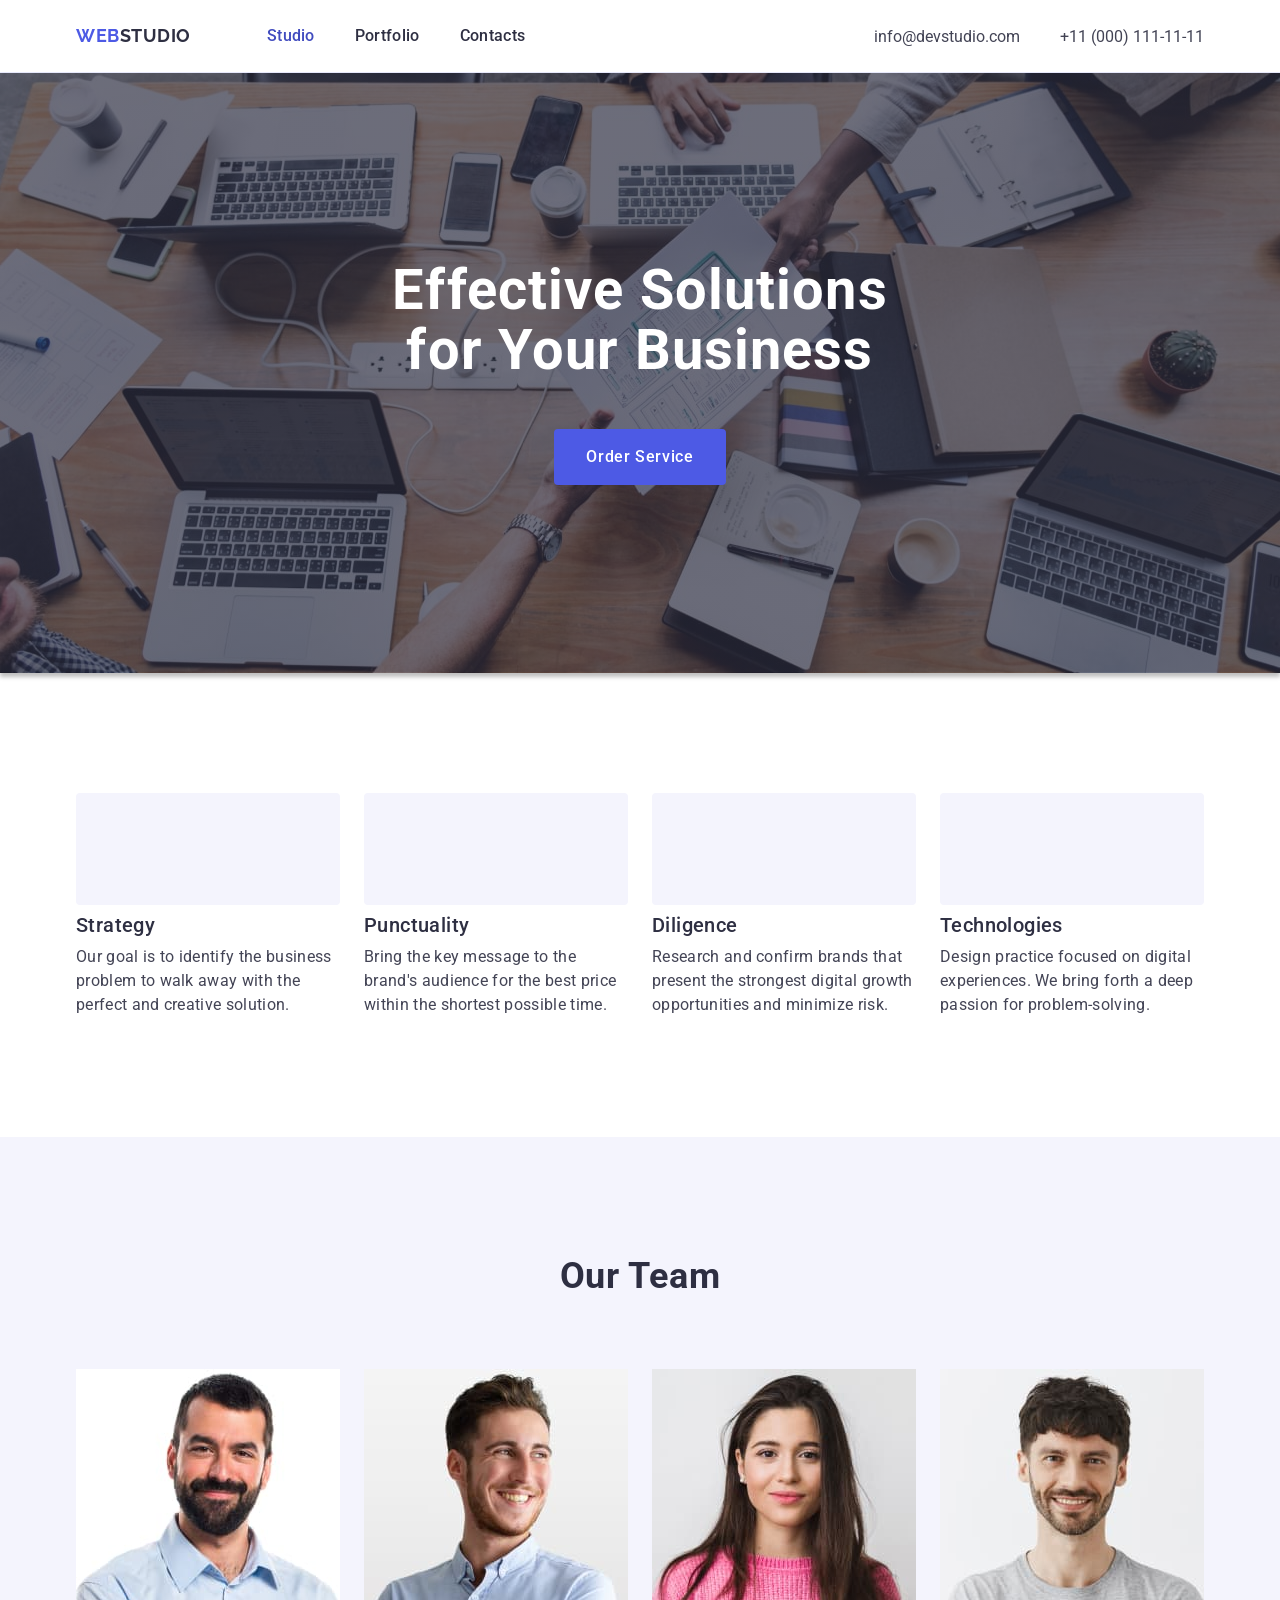
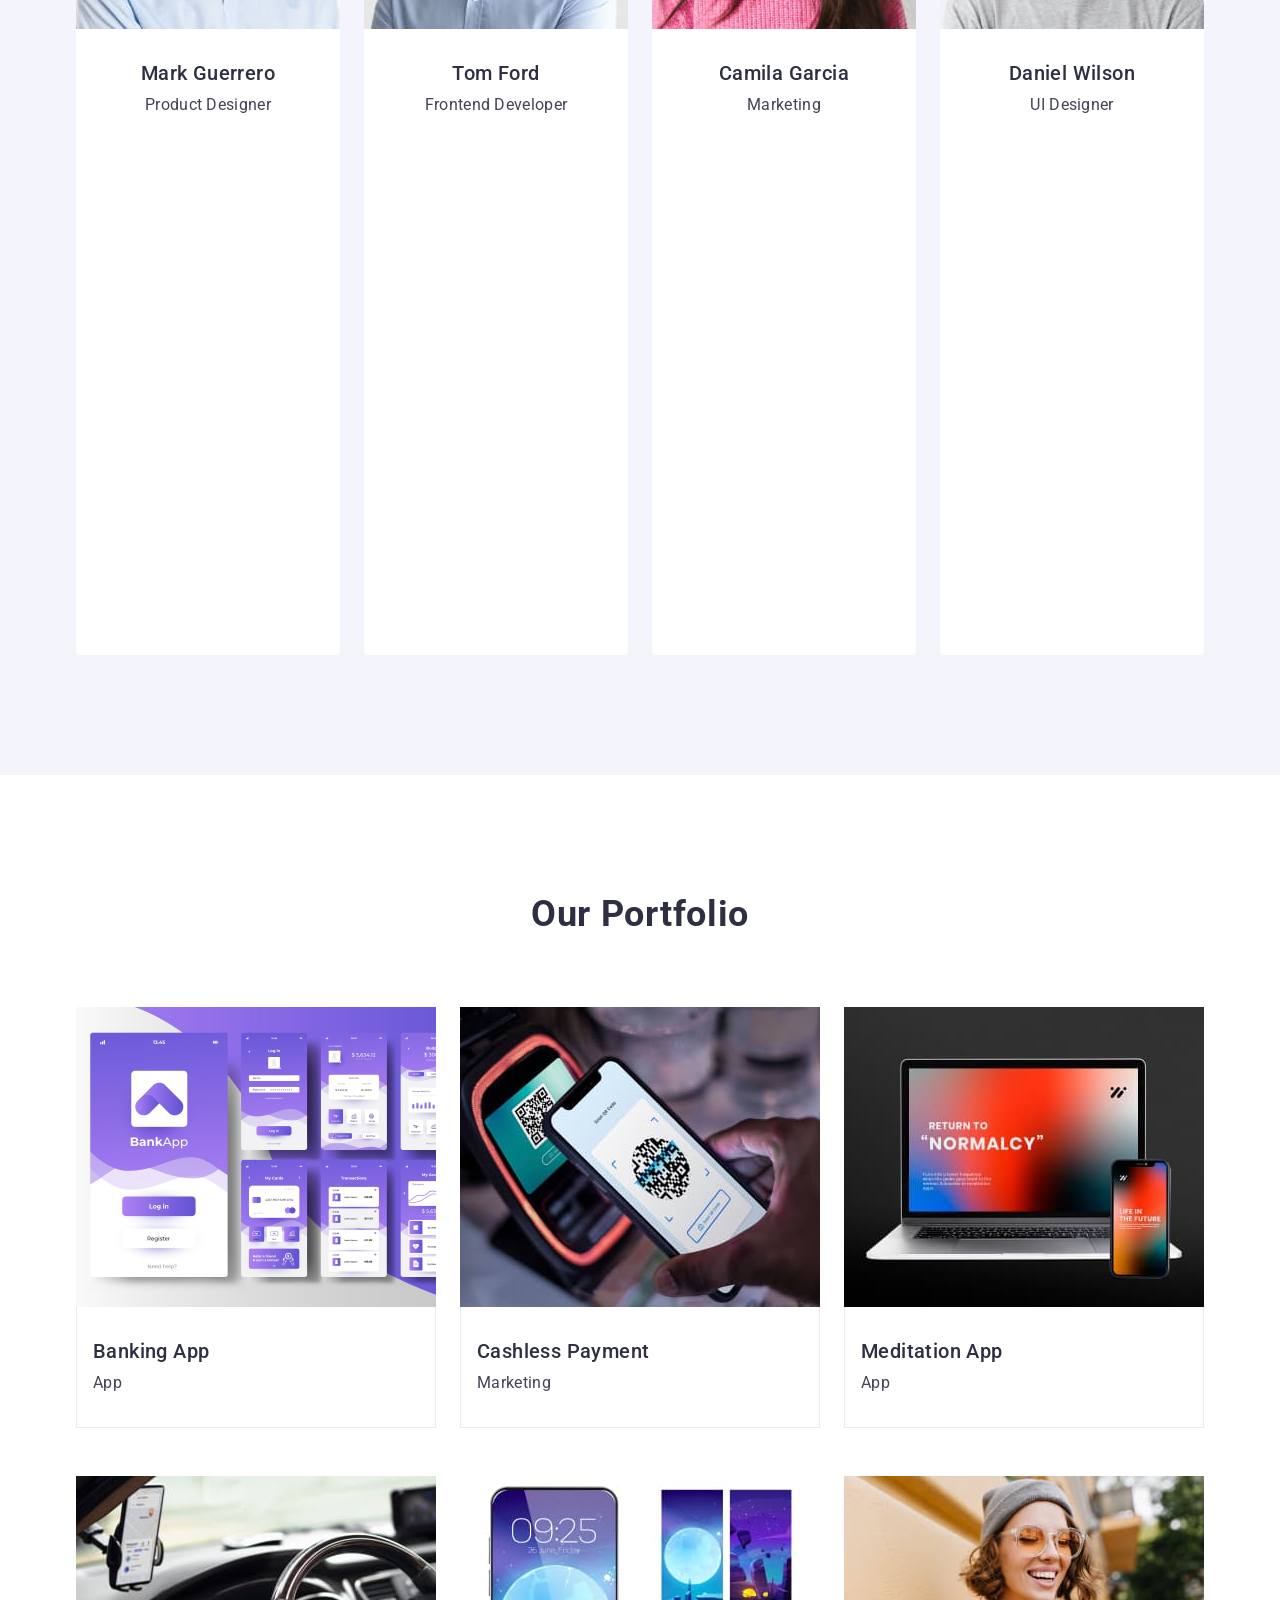
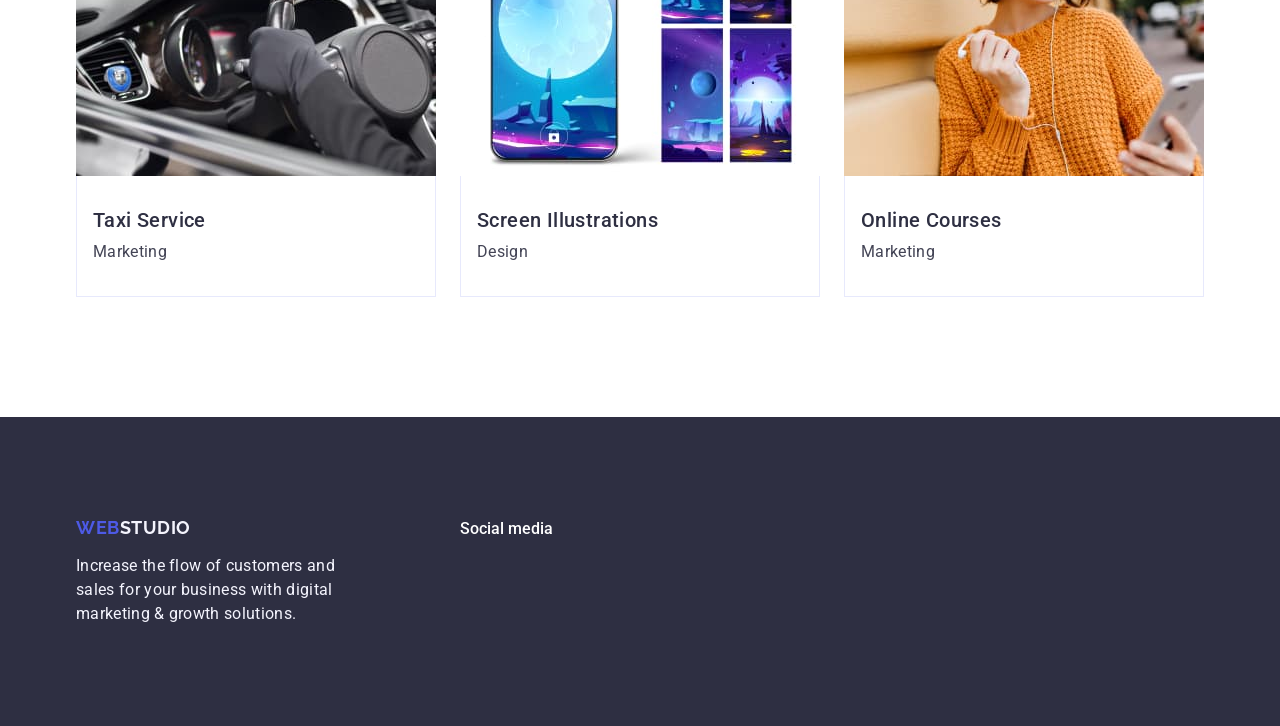
==== index.html @ f56adb07 "y" ====
<!DOCTYPE html>
<html lang="en">
<head>
    <meta charset="UTF-8">
    <meta name="viewport" content="width=device-width, initial-scale=1.0">
    <link rel="preconnect" href="https://cdnjs.cloudflare.com/ajax/libs/modern-normalize/1.0.0/modern-normalize.min.css">
    <link rel="stylesheet" href="modern-normalize.min.css">
    <link rel="preconnect" href="https://fonts.googleapis.com">
    <link rel="preconnect" href="https://fonts.gstatic.com" crossorigin>
    <link href="https://fonts.googleapis.com/css2?family=Raleway:wght@700&family=Roboto:wght@400;500;700;900&display=swap"
        rel="stylesheet">
    <title>zadanie domowe</title>
    <link rel="stylesheet" href="./css/styles.css">
</head>
<body>
    <header class="header-section">
        
        
        <div class="header-elements container">
            <nav class="nav-position">
                 <a class="clear-underline logo logo-position" href="/">Web<span class="span">Studio</span></a>
        
                    <ul class="list link-list-position">
                            <li>
                                <a class="clear-underline link-list link-position studio-link" href="./index.html">Studio</a>
                            </li>

                            <li>
                                <a class="clear-underline link-list link-position" href="">Portfolio</a>
                            </li>

                            <li>
                                 <a class="clear-underline link-list link-position" href="">Contacts</a>
                            </li>
                    </ul>
    
            </nav>

            <address class="address address-list">
                    <ul class="list address-list">
                            <li>
                                <a class="clear-underline adres-link" href="mailto:info@devstudio.com">info@devstudio.com</a>
                            </li>

                            <li>
                                <a class="clear-underline adres-link" href="tel:+110001111111">+11 (000) 111-11-11</a>
                            </li>
                    </ul>
            </address>

          </div>   

    </header>


    <Main>

     
        <section class="hero hero-position">
            
                <div class="container hero-elements-position">

                               <h1 class="hero-header">Effective Solutions for Your Business</h1>

            
                               <button type="button" class="button button-position">Order Service</button>
                </div> 
        </section>


        <section class="values-section">
            <div class="container">
                <h2 class="visually-hidden">Our values</h2>

                    <ul class="values-list-position">
                            <li class="values-list-position-element">
                                <div class="values-icon">
                                    <svg class="" width="64" height="64">
                                        <use href=""></use>
                                    </svg>

                                </div>
                                <h3 class="values-option">Strategy</h3>
                                <p class="values-description">Our goal is to identify the business
                                         problem to walk away with the perfect and creative solution.
                                </p>
                            </li>
                            <li class="values-list-position-element">
                                <div class="values-icon">
                                    <svg class="" width="64" height="64">
                                        <use href=""></use>
                                    </svg>
                                
                                </div>
                                <h3 class="values-option">Punctuality</h3>
                                <p class="values-description">Bring the key message to the brand's audience for the best price within the shortest possible time.
                                </p>
                            </li>
                            <li class="values-list-position-element">
                                <div class="values-icon">
                                    <svg class="" width="64" height="64">
                                        <use href=""></use>
                                    </svg>
                                
                                </div>
                                <h3 class="values-option">Diligence</h3>
                                <p class="values-description">Research and confirm brands that present the strongest digital growth opportunities and minimize risk.
                                </p>
                            </li>
                            <li class="values-list-position-element">
                                <div class="values-icon">
                                    <svg class="" width="64" height="64">
                                        <use href=""></use>
                                    </svg>
                                
                                </div>
                                
                                <h3 class="values-option">Technologies</h3>
                                <p class="values-description">Design practice focused on digital experiences. We bring forth a deep passion for problem-solving.
                                </p>
                            </li>
                    </ul>
            </div>
        
                  </section>
 

        <section class="team">
            <div class="container">
                <h2 class="team-header">Our Team</h2>

                    <ul class="team-list-position">
                        <li class="team-images">
                             <img src="./images/img6.jpg"
                             width="264" height="260" alt="man in a blue shirt with dark hair and beard">
                                <div class="team-title-poistion">
                                    <h3 class="team-name">Mark Guerrero</h3>
                                    <p class="team-job">Product Designer</p>
                                    <ul class="icon-list">
                                        <li>
                                            <a href="">
                                                <svg class="" width="40" height="40">
                                                    <use href=""></use>
                                                </svg>
                                            </a>
                                        </li>
                                        <li>
                                            <a href="">
                                                <svg width="" height="">
                                                    <use href=""></use>
                                                </svg>
                                            </a>
                                        </li>
                                        <li>
                                            <a href="">
                                                <svg width="" height="">
                                                    <use href=""></use>
                                                </svg>
                                            </a>
                                        </li>
                                        <li>
                                            <a href="">
                                                <svg width="" height="">
                                                    <use href=""></use>
                                                </svg>
                                            </a>
                                        </li>
                                    </ul>
                                </div> 
                        </li>
                        <li class="team-images">
                             <img src="./images/img3.jpg"
                             width="264" height="260" alt="man in a blue shirt with short stubble">
                                <div class="team-title-poistion">
                                    <h3 class="team-name">Tom Ford</h3>
                                    <p class="team-job">Frontend Developer</p>
                                        <ul class="icon-list">
                                            <li>
                                                <a href="">
                                                    <svg width="40" height="40">
                                                        <use href=""></use>
                                                    </svg>
                                                </a>
                                            </li>
                                            <li>
                                                <a href="">
                                                    <svg width="" height="">
                                                        <use href=""></use>
                                                    </svg>
                                                </a>
                                            </li>
                                            <li>
                                                <a href="">
                                                    <svg width="" height="">
                                                        <use href=""></use>
                                                    </svg>
                                                </a>
                                            </li>
                                            <li>
                                                <a href="">
                                                    <svg width="" height="">
                                                        <use href=""></use>
                                                    </svg>
                                                </a>
                                            </li>
                                        </ul>
                                </div>
                        </li>
                        <li class="team-images">
                             <img src="./images/img5.jpg" width="264" height="260" alt="woman in a pink sweater with long dark hair">
                                <div class="team-title-poistion">
                                    <h3 class="team-name">Camila Garcia</h3>
                                    <p class="team-job">Marketing</p>
                                        <ul class="icon-list">
                                            <li>
                                                <a href="">
                                                    <svg width="40" height="40">
                                                        <use href=""></use>
                                                    </svg>
                                                </a>
                                            </li>
                                            <li>
                                                <a href="">
                                                    <svg width="" height="">
                                                        <use href=""></use>
                                                    </svg>
                                                </a>
                                            </li>
                                            <li>
                                                <a href="">
                                                    <svg width="" height="">
                                                        <use href=""></use>
                                                    </svg>
                                                </a>
                                            </li>
                                            <li>
                                                <a href="">
                                                    <svg width="" height="">
                                                        <use href=""></use>
                                                    </svg>
                                                </a>
                                            </li>
                                        </ul>
                                </div>
                        </li>
                        <li class="team-images">
                             <img src="./images/img4.jpg" width="264" height="260" alt="man in grey longsleeve with short dark beard and dark hair">
                                <div class="team-title-poistion">
                                    <h3 class="team-name">Daniel Wilson</h3>
                                    <p class="team-job">UI Designer</p>
                                        <ul class="icon-list">
                                            <li>
                                                <a href="">
                                                    <svg width="40" height="40">
                                                        <use href=""></use>
                                                    </svg>
                                                </a>
                                            </li>
                                            <li>
                                                <a href="">
                                                    <svg width="" height="">
                                                        <use href=""></use>
                                                    </svg>
                                                </a>
                                            </li>
                                            <li>
                                                <a href="">
                                                    <svg width="" height="">
                                                        <use href=""></use>
                                                    </svg>
                                                </a>
                                            </li>
                                            <li>
                                                <a href="">
                                                    <svg width="" height="">
                                                        <use href=""></use>
                                                    </svg>
                                                </a>
                                            </li>
                                        </ul>
                                </div>
                        </li>
                    </ul>
</div>
         </section>

         <section class="portfolio-position">
            <div class="container">
                <h2 class="portfolio-header">Our Portfolio</h2>
                    <ul class="portfolio-list-position">
                           
                        <li class="portolio-elements-position">
                        <div class="portfolio-overlay">
                                <img src="./images/img1portfolio.jpg" alt="banking aplication" width="360">
                                <p class="portfolio-overlay-text">14 Stylish and User-Friendly App Design Concepts · Task Manager App · Calorie Tracker App · Exotic Fruit Ecommerce App ·
                                Cloud Storage App
                               </p>
                                 </div>
                        
                               <div class="portfolio-title-position portfolio-info">
                                    
                                <h3 class="service">Banking App</h3>
                                <p class="category">App</p>
                                    </div> 
                                    
                        </li>
                        <li class="portolio-elements-position">
                            <img src="./images/img2portfolio.jpg" alt="phone next to contactless payment device" width="360">
                            <div class="portfolio-title-position">
                                <h3 class="service">Cashless Payment</h3>
                                <p class="category">Marketing</p>
                            </div>
                        </li>
                        <li class="portolio-elements-position">
                            <img src="./images/img3portfolio.jpg" alt="laptop and phone image" width="360">
                            <div class="portfolio-title-position">   
                                <h3 class="service">Meditation App</h3>
                                <p class="category">App</p>
                            </div>
                        </li>
                        <li class="portolio-elements-position">
                            <img src="./images/img4portfolio.jpg" alt="hands holding steering wheel during driving" width="360">
                            <div class="portfolio-title-position">
                                <h3 class="service">Taxi Service</h3>
                                <p class="category">Marketing</p>
                            </div>
                        </li>
                        <li class="portolio-elements-position">
                            <img src="./images/img5portfolio.jpg" alt="phone" width="360">
                            <div class="portfolio-title-position">
                                <h3 class="service">Screen Illustrations</h3>
                                <p class="category">Design</p>
                            </div>
                        </li>
                        <li class="portolio-elements-position">
                            <img src="./images/img6portfolio.jpg" alt="happy young lady in orange sweater and looking at phone"
                            width="360">
                            <div class="portfolio-title-position">
                                <h3 class="service">Online Courses</h3>
                                <p class="category">Marketing</p>
                            </div>
                        </li>
                    </ul>
            </div>
         </section>


    </Main>
    
    <Footer class="footer">
        <div class="container footer-elements">
            <div class="logo-p">
            <a class="clear-underline logo foter-link-position" href="/">Web<span class="span-bottom">Studio</span></a>
            <p class="text-footer">Increase the flow of customers and sales for your business with digital marketing & growth solutions.</p>
</div>
<div>
            <p class="footer-social-media">Social media</p>
            <ul class="social-media-footer-list">
                <li>
                    <a href="">
                             <svg  width="40" height="20">
                             <use href=""></use>
                             </svg>
                    </a>
                </li>
                <li>
                    <a href="">
                             <svg width="40" height="40">
                             <use href=""></use>
                             </svg>
                    </a>
                </li>
                <li>
                    <a href="">
                             <svg width="40" height="40">
                             <use href=""></use>
                            </svg>
                    </a>
                </li>
                <li>
                    <a href="">
                             <svg width="40" height="40">
                             <use href=""></use>
                            </svg>
                    </a>
                </li>
                
            
            </ul>
        </div>
        </div>

    </Footer>

    
</body>
</html>
---- css/styles.css ----
:root {
    --iris: #4d5ae5;
    --ocean: #404bbf;
    --navy-blue: #2e2f42;
    --green: #31d0aa;
    --slate: #434455;
    --light-slate: #8e8f99;
    --cornflower: #e7e9fc;
    --cloud: #f4f4fd;
    --navy-blue-modal: rgba(46, 47, 66, 0.4);
    --grey: rgba(46, 47, 66, 0.7);
    --white: #fff;
    --dairy: #fcfcfc;
}
body{

    font-family: 'Raleway', sans-serif;
    font-family: 'Roboto', sans-serif;
    color:var(--slate);
    background-color: var(--white);
}
*,
*::before,
*::after {
    box-sizing: border-box;
    padding: 0;
    margin: 0;       
}

ul{
    list-style: none;

}


.clear-underline {
    text-decoration: none;}
img{
    display: block;
}
/* logo  */
.logo{
   color: var(--iris);
   font-family:'Raleway', sans-serif;
   font-weight: 700;
   font-size: 18px;
   letter-spacing: 0.03em;
   line-height: 1.17;
   text-transform: uppercase;

}

.logo-position{
    display: flex;
    align-items: center;
    justify-content: flex-start;
    flex-direction: row;
    gap: 0px;
    margin-right: 76px;
}
span{
   color: var(--navy-blue);

}
/*  links */
.link-list{
    color:var(--navy-blue);
    font-weight: 500;
    line-height: 1.5;
    font-size: 16px;
    letter-spacing: 0.02em;


}
.link-list:hover,
.link-list:focus{
    color: var(--ocean);
}
.link-list-position{
    display: flex;
    align-items: flex-start;
    justify-content: flex-start;
    flex-direction: row;
    gap: 40px;
}
.link-position{
    display: inline-block;
    padding: 24px 0;
}

.container {
    width: 1158px;
    margin: 0 auto;
    padding: 0 15px;

}




    /* adress */



.adress{
    font-family: 'Roboto';
    font-size: 16px;
    line-height: 24px;
    letter-spacing: 0.02em;
    font-style: normal;
}
.adres-link{
    color: var(--slate);

}
.adres-link:hover,
.adres-link:focus{
    color: var(--ocean);
}

.header-section{
    border-bottom: 1px solid var(--cornflower);
    box-shadow: 0px 2px 1px rgba(46, 47, 66, 0.08),
        0px 1px 1px rgba(46, 47, 66, 0.16),
        0px 1px 6px rgba(46, 47, 66, 0.08);
    
}
.header-elements{
    display: flex;
    justify-content: space-between;
    align-items: center;
}
.nav-position{
    display: flex;
    justify-content: flex-start;
    flex-direction: row;
    align-items: center;
}
.address-list{
    display: flex;
    gap: 40px;
    font-style: normal;
}
.address-list:last-child{
    margin-right: 0%;
}
.studio-link{
    position: relative;
    color: var(--ocean);

}



/* section first-hero */


.hero{
    background-image: linear-gradient(rgba(46, 47, 66, 0.7), rgba(46, 47, 66, 0.7)), url(../images/hero-background.jpg);
    max-width: 1440px;
    background-repeat:no-repeat;
    background-size: cover;
    box-shadow: 0 4px 4px 0 rgba(0, 0, 0, 0.25);
    margin:0 auto;
    background-position: center;



    
}

.hero-header{
    font-size: 56px;
    letter-spacing: 0.02em;
    line-height: 1.07;
    color: var(--white);
    text-align: center;
    max-width: 496px;
    margin:auto;
    
    
   

   
    
}
.hero-position{
    padding: 188px 0;
}
.hero-elements-position{
    align-items: center;
    justify-content: center;
    flex-direction: column;
}

/* hero button  */
.button{
    background-color:var(--iris);
    font-family:'Roboto',sans-serif;
    font-size: 16px;
    font-weight: 500;
    line-height: 1.5;
    letter-spacing: 0.04em;
    color: var(--white);
    cursor: pointer;
}
.button:hover{
    background-color: var(--ocean);
}
.button:focus{
    background-color: var(--ocean);
}

.button-position{
    display: block;
    margin-top: 48px;
    margin-left: auto;
    margin-right: auto;

    align-items: flex-start;
    padding: 16px 32px;
    gap: 10px;
    min-width: 169px;
    height: 56px;
    border: none;
    border-radius: 4px;
    
}

/* values-section */
.visually-hidden {
    position: absolute;
    width: 1px;
    height: 1px;
    margin: -1px;
    border: 0;
    padding: 0;
    white-space: nowrap;
    clip-path: inset(100%);
    clip: rect(0 0 0 0);
    overflow: hidden;
}

.values-option{
    font-size: 20px;
    letter-spacing: 0.02em;
    color: var(--navy-blue);
    line-height: 1.2;
    font-weight: 500;
    margin-bottom: 8px;
}

.values-description{
    font-size: 16px;
    line-height: 1.5;
    letter-spacing: 0.02em;
    color: var(--slate);
}
.values-section{
    padding: 120px 0 120px;
}
.values-list-position{
   gap: 24px;
   display: flex;
}
.values-list-position:last-child{
    margin-bottom: 0px;
}
.values-list-position-element{
        width: calc((100% - 72px)/4);
        
}
.values-icon{
    display: flex;
    align-items: center;
    justify-content: center;
    height: 112px;
    background-color: var(--cloud);
    border-radius: 4px;
    margin-bottom: 8px;

}

/* section team */



.team{
    background-color: var(--cloud);
    
    padding: 120px 0 120px;

}
.team-header{
        font-size: 36px;
        letter-spacing: 0.02em;
        color: var(--navy-blue);
        line-height: 1.11;
        text-align: center;
        text-transform: capitalize;
        margin-bottom: 72px;

}
    
.team-images{
         background-color: var(--white);
         border-radius: 0px 0px 4px 4px;
}
.team-name{
    font-size: 20px;
    letter-spacing: 0.02em;
    color: var(--navy-blue);
    line-height: 1.2;
    font-weight: 500;
    text-align: center;
    margin-bottom: 8px;
}
.team-job{
font-size: 16px;
    line-height: 1.5;
    letter-spacing: 0.02em;
    color: var(--slate);
    text-align: center;
}
.team-list-position{
    display: flex;
    gap: 24px;

}
.team-list-position:last-child{
    margin-right: 0px;
}
.team-list-members-position{
        width: calc((100%-72px)/4);
        
}
.team-title-poistion{
    padding: 32px 0px;
}

.icon-list{


}





/* portfolio section*/

.portfolio-header{
    font-size: 36px;
    letter-spacing: 0.02em;
    color: var(--navy-blue);
    line-height: 1.11;
    text-align: center;
    text-transform: capitalize;
    margin-bottom: 72px;
    
}
.service{
    font-size: 20px;
    letter-spacing: 0.02em;
    color: var(--navy-blue);
    line-height: 1.2;
    font-weight: 500;
    margin-bottom: 8px;
}
.category{
    font-size: 16px;
    line-height: 1.5;
    letter-spacing: 0.02em;
    color: var(--slate);
    
}
.portfolio-position{
    padding: 120px 0px 120px 0px;
}
.portfolio-list-position{
    display: flex;
    flex-wrap: wrap;
    justify-content: flex-start;
    column-gap: 24px;
    row-gap: 48px;
    
}
.portfolio-list-position:nth-child(3n+3){
    margin-right: 0px;

}
.portfolio-list-position:nth-child(n+7){
    margin-bottom: 0px;
}
.portolio-elements-position{
    width: calc((100% - 48px)/3);
  
    
}
.portfolio-title-position{
    padding: 32px 16px;
    border: 1px solid#e7e9fc;
    border-top: none;
   
}
.portfolio-overlay {
    position: relative;
    overflow: hidden;
    
}

.portfolio-overlay-text {
    position: absolute;
    width: 100%;
    height: 100%;
    background-color:var(--iris);
   font-size: 16px;
    line-height: 1.5;
    letter-spacing: 0.02em;
    padding: 32px 40px 32px; 
    transform: translatey(100%);
    transition: transform 250ms cubic-bezier(0.4, 0, 0.2, 1);
    
}


.portfolio-overlay:hover .portfolio-overlay-text {
    
    transform: translatey(0);


}
.portfolio-info{
    


}

   
    
/* foter */

.footer{
    background-color:var(--navy-blue);
    padding: 100px 0px 100px;
    
}
.footer-elements{
    display: flex;
    align-items: baseline;}
.text-footer{
    color: var(--cloud);
    line-height: 1.5;
    letter-spacing: 0.02em;
    max-width: 264px;
}
.span-bottom{
   color:var(--cloud);
}
.foter-link-position{
    display: inline-block;
    margin-bottom: 16px;
}
.logo-p{
    margin-right: 120px;
}
.footer-social-media{
    font-weight: 500;
    font-size: 16px;
    list-style: 1.5;
    letter-spacing: 0.002em;
    color: var(--white);
    margin-bottom: 16px;


}
.social-media-footer-list{
    display: flex;
    gap: 16px;
}
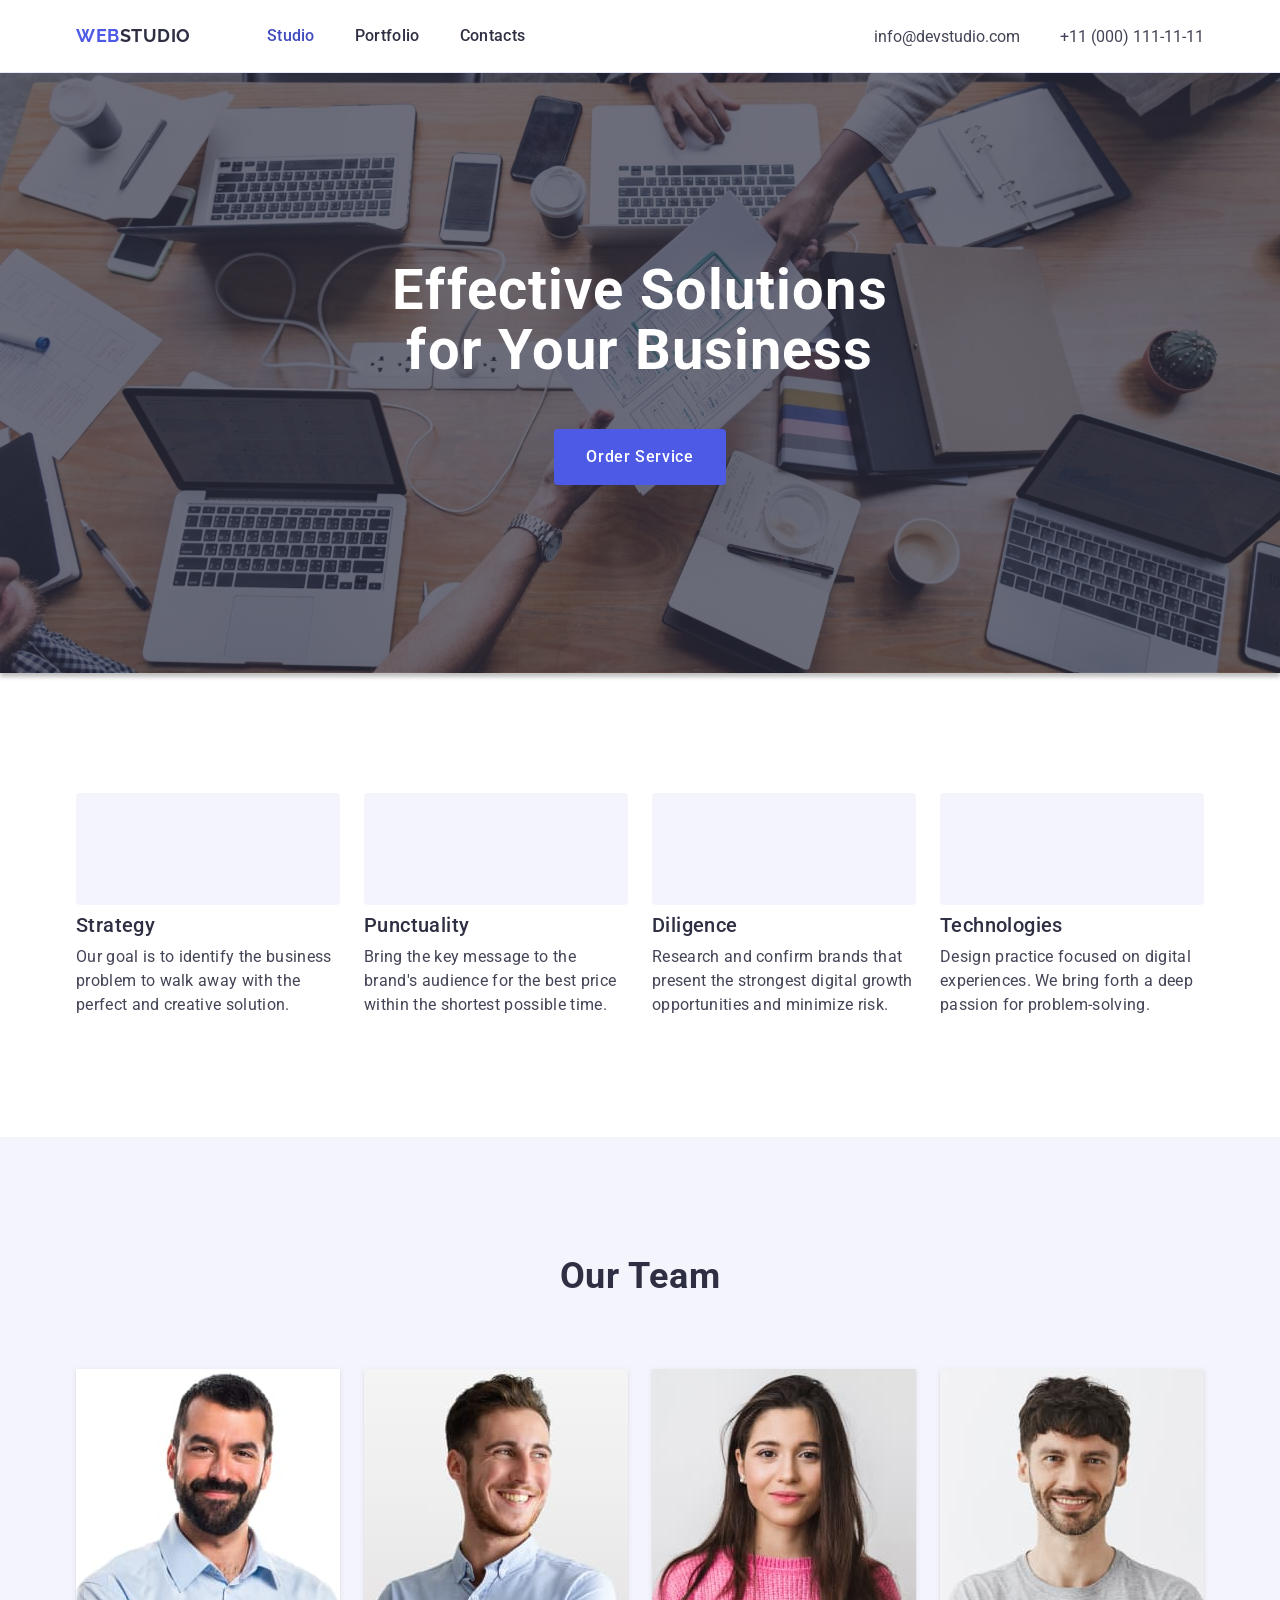
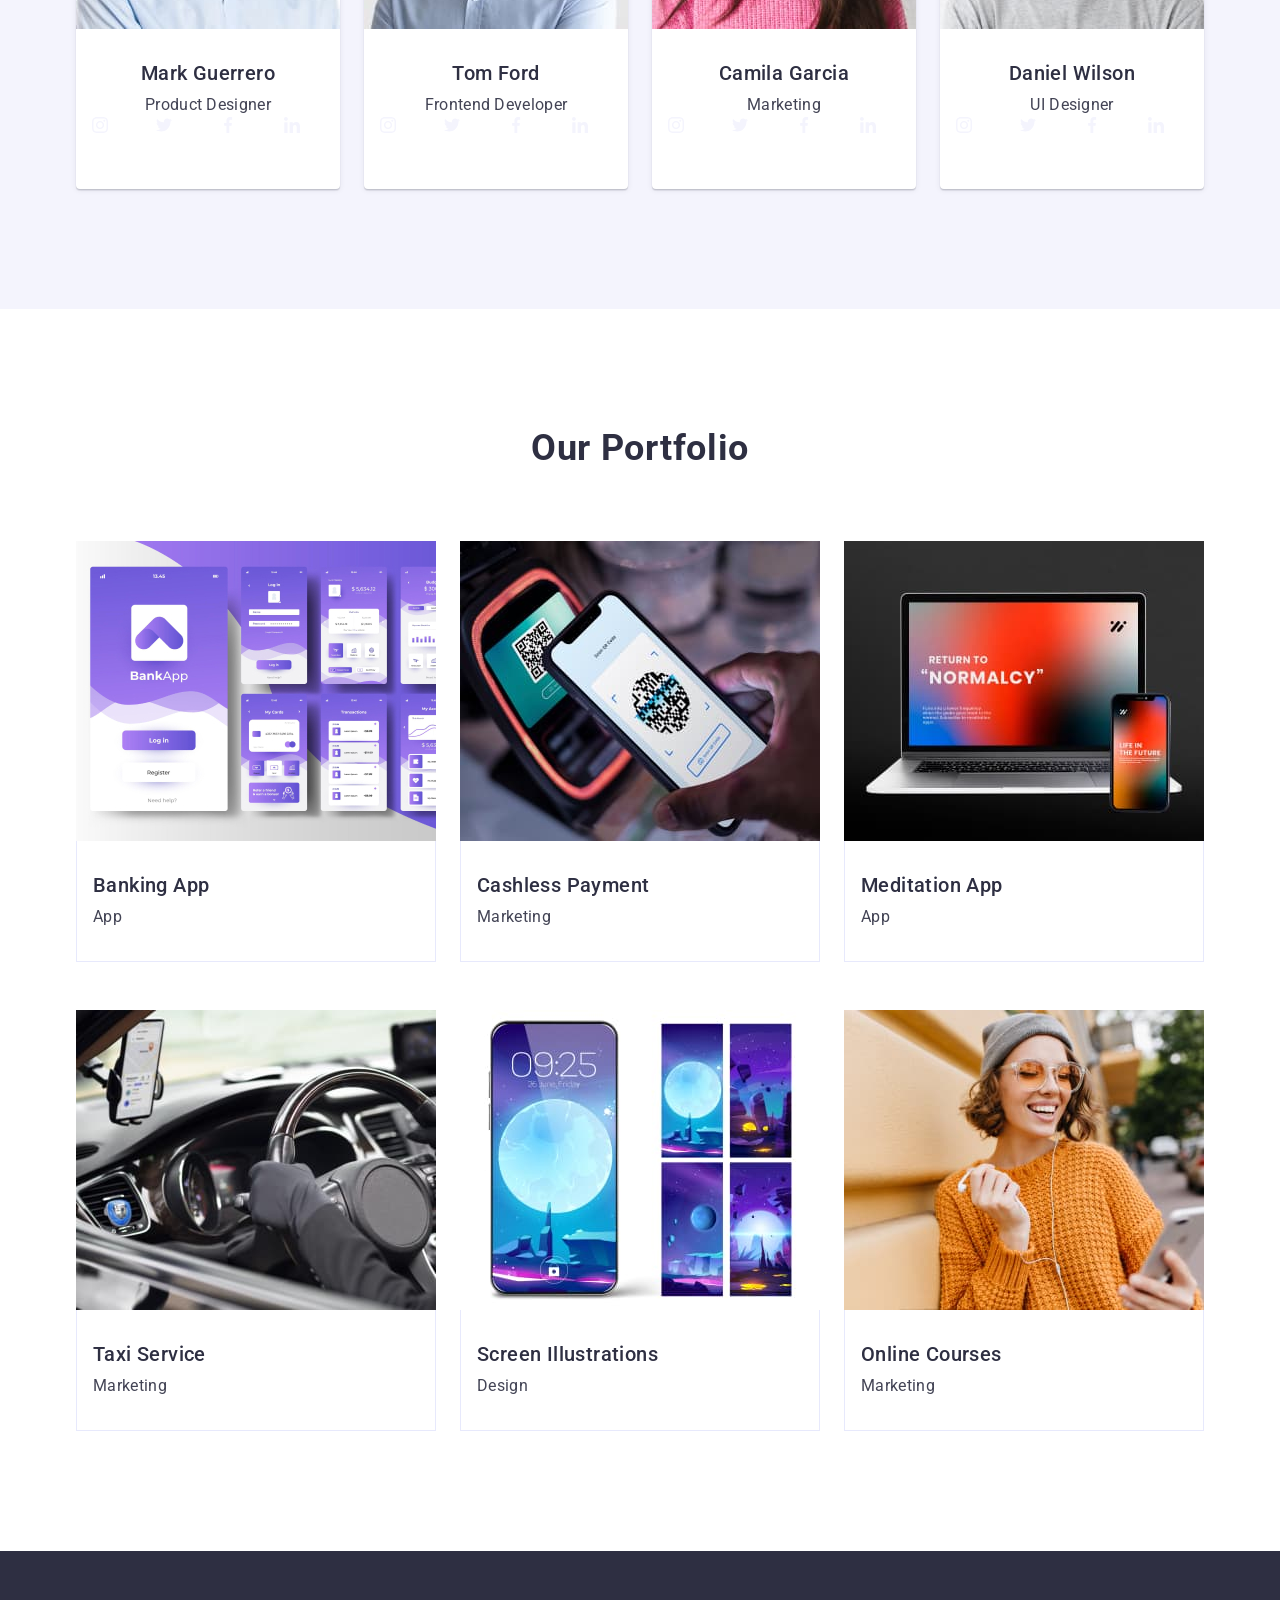
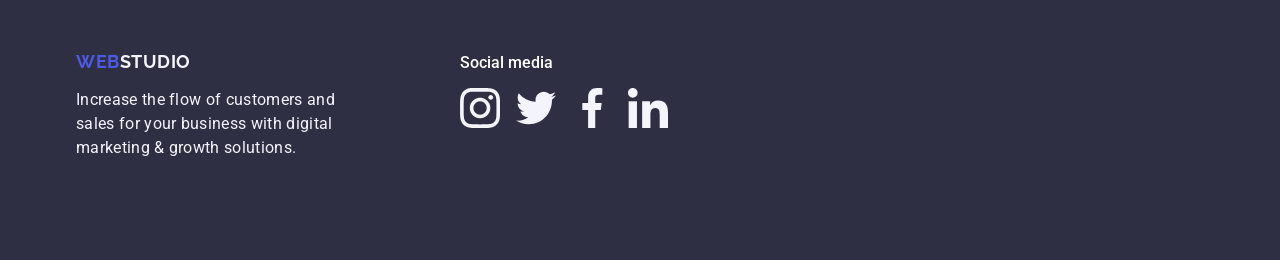
==== commit df485e86: "ww" ====
--- a/index.html
+++ b/index.html
@@ -138,32 +138,32 @@
                                     <p class="team-job">Product Designer</p>
                                     <ul class="icon-list">
                                         <li>
-                                            <a href="">
-                                                <svg class="" width="40" height="40">
-                                                    <use href=""></use>
-                                                </svg>
-                                            </a>
-                                        </li>
-                                        <li>
-                                            <a href="">
-                                                <svg width="" height="">
-                                                    <use href=""></use>
-                                                </svg>
-                                            </a>
-                                        </li>
-                                        <li>
-                                            <a href="">
-                                                <svg width="" height="">
-                                                    <use href=""></use>
-                                                </svg>
-                                            </a>
-                                        </li>
-                                        <li>
-                                            <a href="">
-                                                <svg width="" height="">
-                                                    <use href=""></use>
-                                                </svg>
-                                            </a>
+                                            <div class="team-icon-bg">
+                                                <svg class="team-icon" width="16" height="16">
+                                                    <use href="./images/symbol-defs.svg#icon-instagram"></use>
+                                                </svg>
+                                            </div>
+                                        </li>
+                                        <li>
+                                            <div class="team-icon-bg">
+                                                <svg class="team-icon" width="16" height="16">
+                                                    <use href="./images/symbol-defs.svg#icon-twitter"></use>
+                                                </svg>
+                                            </div>
+                                        </li>
+                                        <li>
+                                            <div class="team-icon-bg">
+                                                <svg class="team-icon" width="16" height="16">
+                                                    <use href="./images/symbol-defs.svg#icon-facebook"></use>
+                                                </svg>
+                                            </div>
+                                        </li>
+                                        <li>
+                                            <div class="team-icon-bg">
+                                                <svg class="team-icon" width="16" height="16">
+                                                    <use href="./images/symbol-defs.svg#icon-linkedin"></use>
+                                                </svg>
+                                            </div>
                                         </li>
                                     </ul>
                                 </div> 
@@ -174,36 +174,37 @@
                                 <div class="team-title-poistion">
                                     <h3 class="team-name">Tom Ford</h3>
                                     <p class="team-job">Frontend Developer</p>
-                                        <ul class="icon-list">
-                                            <li>
-                                                <a href="">
-                                                    <svg width="40" height="40">
-                                                        <use href=""></use>
-                                                    </svg>
-                                                </a>
-                                            </li>
-                                            <li>
-                                                <a href="">
-                                                    <svg width="" height="">
-                                                        <use href=""></use>
-                                                    </svg>
-                                                </a>
-                                            </li>
-                                            <li>
-                                                <a href="">
-                                                    <svg width="" height="">
-                                                        <use href=""></use>
-                                                    </svg>
-                                                </a>
-                                            </li>
-                                            <li>
-                                                <a href="">
-                                                    <svg width="" height="">
-                                                        <use href=""></use>
-                                                    </svg>
-                                                </a>
-                                            </li>
-                                        </ul>
+                                    <ul class="icon-list">
+                                        <li>
+                                            <div class="team-icon-bg">
+                                                <svg class="team-icon" width="16" height="16">
+                                                    <use href="./images/symbol-defs.svg#icon-instagram"></use>
+                                                </svg>
+                                            </div>
+                                        </li>
+                                        <li>
+                                            <div class="team-icon-bg">
+                                                <svg class="team-icon" width="16" height="16">
+                                                    <use href="./images/symbol-defs.svg#icon-twitter"></use>
+                                                </svg>
+                                            </div>
+                                        </li>
+                                        <li>
+                                            <div class="team-icon-bg">
+                                                <svg class="team-icon" width="16" height="16">
+                                                    <use href="./images/symbol-defs.svg#icon-facebook"></use>
+                                                </svg>
+                                            </div>
+                                        </li>
+                                        <li>
+                                            <div class="team-icon-bg">
+                                                <svg class="team-icon" width="16" height="16">
+                                                    <use href="./images/symbol-defs.svg#icon-linkedin"></use>
+                                                </svg>
+                                            </div>
+                                        </li>
+                                    </ul>
+                                       
                                 </div>
                         </li>
                         <li class="team-images">
@@ -211,73 +212,74 @@
                                 <div class="team-title-poistion">
                                     <h3 class="team-name">Camila Garcia</h3>
                                     <p class="team-job">Marketing</p>
-                                        <ul class="icon-list">
-                                            <li>
-                                                <a href="">
-                                                    <svg width="40" height="40">
-                                                        <use href=""></use>
-                                                    </svg>
-                                                </a>
-                                            </li>
-                                            <li>
-                                                <a href="">
-                                                    <svg width="" height="">
-                                                        <use href=""></use>
-                                                    </svg>
-                                                </a>
-                                            </li>
-                                            <li>
-                                                <a href="">
-                                                    <svg width="" height="">
-                                                        <use href=""></use>
-                                                    </svg>
-                                                </a>
-                                            </li>
-                                            <li>
-                                                <a href="">
-                                                    <svg width="" height="">
-                                                        <use href=""></use>
-                                                    </svg>
-                                                </a>
-                                            </li>
-                                        </ul>
-                                </div>
+                                    <ul class="icon-list">
+                                        <li>
+                                            <div class="team-icon-bg">
+                                                <svg class="team-icon" width="16" height="16">
+                                                    <use href="./images/symbol-defs.svg#icon-instagram"></use>
+                                                </svg>
+                                            </div>
+                                        </li>
+                                        <li>
+                                            <div class="team-icon-bg">
+                                                <svg class="team-icon" width="16" height="16">
+                                                    <use href="./images/symbol-defs.svg#icon-twitter"></use>
+                                                </svg>
+                                            </div>
+                                        </li>
+                                        <li>
+                                            <div class="team-icon-bg">
+                                                <svg class="team-icon" width="16" height="16">
+                                                    <use href="./images/symbol-defs.svg#icon-facebook"></use>
+                                                </svg>
+                                            </div>
+                                        </li>
+                                        <li>
+                                            <div class="team-icon-bg">
+                                                <svg class="team-icon" width="16" height="16">
+                                                    <use href="./images/symbol-defs.svg#icon-linkedin"></use>
+                                                </svg>
+                                            </div>
+                                        </li>
+                                    </ul>
+                                    </div>
                         </li>
                         <li class="team-images">
                              <img src="./images/img4.jpg" width="264" height="260" alt="man in grey longsleeve with short dark beard and dark hair">
                                 <div class="team-title-poistion">
                                     <h3 class="team-name">Daniel Wilson</h3>
                                     <p class="team-job">UI Designer</p>
-                                        <ul class="icon-list">
-                                            <li>
-                                                <a href="">
-                                                    <svg width="40" height="40">
-                                                        <use href=""></use>
-                                                    </svg>
-                                                </a>
-                                            </li>
-                                            <li>
-                                                <a href="">
-                                                    <svg width="" height="">
-                                                        <use href=""></use>
-                                                    </svg>
-                                                </a>
-                                            </li>
-                                            <li>
-                                                <a href="">
-                                                    <svg width="" height="">
-                                                        <use href=""></use>
-                                                    </svg>
-                                                </a>
-                                            </li>
-                                            <li>
-                                                <a href="">
-                                                    <svg width="" height="">
-                                                        <use href=""></use>
-                                                    </svg>
-                                                </a>
-                                            </li>
-                                        </ul>
+                                    <ul class="icon-list">
+                                        <li>
+                                            <div class="team-icon-bg">
+                                                <svg class="team-icon" width="16" height="16">
+                                                    <use href="./images/symbol-defs.svg#icon-instagram"></use>
+                                                </svg>
+                                            </div>
+                                        </li>
+                                        <li>
+                                            <div class="team-icon-bg">
+                                                <svg class="team-icon" width="16" height="16">
+                                                    <use href="./images/symbol-defs.svg#icon-twitter"></use>
+                                                </svg>
+                                            </div>
+                                        </li>
+                                        <li>
+                                            <div class="team-icon-bg">
+                                                <svg class="team-icon" width="16" height="16">
+                                                    <use href="./images/symbol-defs.svg#icon-facebook"></use>
+                                                </svg>
+                                            </div>
+                                        </li>
+                                        <li>
+                                            <div class="team-icon-bg">
+                                                <svg class="team-icon" width="16" height="16">
+                                                    <use href="./images/symbol-defs.svg#icon-linkedin"></use>
+                                                </svg>
+                                            </div>
+                                        </li>
+                                    </ul>
+                                        
                                 </div>
                         </li>
                     </ul>
@@ -289,52 +291,75 @@
                 <h2 class="portfolio-header">Our Portfolio</h2>
                     <ul class="portfolio-list-position">
                            
-                        <li class="portolio-elements-position">
-                        <div class="portfolio-overlay">
+                        <li class="portolio-elements-position portfolio-element-shadow">
+                        <div class="portfolio-overlay ">
                                 <img src="./images/img1portfolio.jpg" alt="banking aplication" width="360">
                                 <p class="portfolio-overlay-text">14 Stylish and User-Friendly App Design Concepts · Task Manager App · Calorie Tracker App · Exotic Fruit Ecommerce App ·
+                                Cloud Storage App</p>
+                                 </div>
+                                  <div class="portfolio-title-position portfolio-info">
+                                <h3 class="service">Banking App</h3>
+                                <p class="category">App</p>    
+                                </div> 
+                                    
+                        </li>
+                        <li class="portolio-elements-position portfolio-element-shadow">
+                            <div class="portfolio-overlay">
+                            <img src="./images/img2portfolio.jpg" alt="phone next to contactless payment device" width="360">
+                        <p class="portfolio-overlay-text">14 Stylish and User-Friendly App Design Concepts · Task Manager App · Calorie Tracker
+                                App · Exotic Fruit Ecommerce App ·
                                 Cloud Storage App
-                               </p>
-                                 </div>
-                        
-                               <div class="portfolio-title-position portfolio-info">
-                                    
-                                <h3 class="service">Banking App</h3>
-                                <p class="category">App</p>
-                                    </div> 
-                                    
-                        </li>
-                        <li class="portolio-elements-position">
-                            <img src="./images/img2portfolio.jpg" alt="phone next to contactless payment device" width="360">
+                            </p>
+                           </div>
                             <div class="portfolio-title-position">
                                 <h3 class="service">Cashless Payment</h3>
                                 <p class="category">Marketing</p>
                             </div>
                         </li>
-                        <li class="portolio-elements-position">
-                            <img src="./images/img3portfolio.jpg" alt="laptop and phone image" width="360">
+                        <li class="portolio-elements-position portfolio-element-shadow">
+                            <div class="portfolio-overlay">
+                                <img src="./images/img3portfolio.jpg" alt="laptop and phone image" width="360">
+                                <p class="portfolio-overlay-text">14 Stylish and User-Friendly App Design Concepts · Task Manager App · Calorie Tracker
+                                    App · Exotic Fruit Ecommerce App ·
+                                    Cloud Storage App</p>
+                        </div>
                             <div class="portfolio-title-position">   
                                 <h3 class="service">Meditation App</h3>
                                 <p class="category">App</p>
                             </div>
                         </li>
-                        <li class="portolio-elements-position">
+                        <li class="portolio-elements-position portfolio-element-shadow">
+                            <div class="portfolio-overlay">
                             <img src="./images/img4portfolio.jpg" alt="hands holding steering wheel during driving" width="360">
+                            <p class="portfolio-overlay-text">14 Stylish and User-Friendly App Design Concepts · Task Manager App · Calorie Tracker
+                                App · Exotic Fruit Ecommerce App ·
+                                Cloud Storage App</p>
+                        </div>
                             <div class="portfolio-title-position">
                                 <h3 class="service">Taxi Service</h3>
                                 <p class="category">Marketing</p>
                             </div>
                         </li>
-                        <li class="portolio-elements-position">
-                            <img src="./images/img5portfolio.jpg" alt="phone" width="360">
+                        <li class="portolio-elements-position portfolio-element-shadow">
+                            <div class="portfolio-overlay">
+                                <img src="./images/img5portfolio.jpg" alt="phone" width="360">
+                            <p class="portfolio-overlay-text">14 Stylish and User-Friendly App Design Concepts · Task Manager App · Calorie Tracker
+                                App · Exotic Fruit Ecommerce App ·
+                                Cloud Storage App</p>
+                        </div>
                             <div class="portfolio-title-position">
                                 <h3 class="service">Screen Illustrations</h3>
                                 <p class="category">Design</p>
                             </div>
                         </li>
-                        <li class="portolio-elements-position">
+                        <li class="portolio-elements-position portfolio-element-shadow">
+                            <div class="portfolio-overlay">
                             <img src="./images/img6portfolio.jpg" alt="happy young lady in orange sweater and looking at phone"
                             width="360">
+                            <p class="portfolio-overlay-text">14 Stylish and User-Friendly App Design Concepts · Task Manager App · Calorie Tracker
+                                App · Exotic Fruit Ecommerce App ·
+                                Cloud Storage App</p>
+                        </div>
                             <div class="portfolio-title-position">
                                 <h3 class="service">Online Courses</h3>
                                 <p class="category">Marketing</p>
@@ -353,36 +378,44 @@
             <a class="clear-underline logo foter-link-position" href="/">Web<span class="span-bottom">Studio</span></a>
             <p class="text-footer">Increase the flow of customers and sales for your business with digital marketing & growth solutions.</p>
 </div>
-<div>
+<div class="social-media">
             <p class="footer-social-media">Social media</p>
             <ul class="social-media-footer-list">
                 <li>
-                    <a href="">
-                             <svg  width="40" height="20">
-                             <use href=""></use>
+                    <div  class="footer-icon-bg">
+                             <svg class="footer-icon"  width="40" height="40">
+                             <use href="./images/symbol-defs.svg#icon-instagram-footer">
+
+                             </use>
                              </svg>
-                    </a>
+                    </div>
                 </li>
                 <li>
-                    <a href="">
-                             <svg width="40" height="40">
-                             <use href=""></use>
+                    <div class="footer-icon-bg">
+                             <svg class="footer-icon" width="40" height="40">
+                             <use href="./images/symbol-defs.svg#icon-twitter-footer">
+
+                             </use>
                              </svg>
-                    </a>
+                    </div>
                 </li>
                 <li>
-                    <a href="">
-                             <svg width="40" height="40">
-                             <use href=""></use>
+                    <div class="footer-icon-bg">
+                             <svg class="footer-icon" width="40" height="40">
+                             <use href="./images/symbol-defs.svg#icon-facebook-footer">
+
+                             </use>
                             </svg>
-                    </a>
+                    </div>
                 </li>
                 <li>
-                    <a href="">
-                             <svg width="40" height="40">
-                             <use href=""></use>
+                    <div class="footer-icon-bg">
+                             <svg class="footer-icon" width="40" height="40">
+                             <use href="./images/symbol-defs.svg#icon-linkedin-footer">
+                                
+                             </use>
                             </svg>
-                    </a>
+                    </div>
                 </li>
                 
             
--- a/css/styles.css
+++ b/css/styles.css
@@ -305,6 +305,8 @@
 .team-images{
          background-color: var(--white);
          border-radius: 0px 0px 4px 4px;
+         box-shadow: 0 2px 1px 0 rgba(46, 47, 66, 0.08), 0 1px 1px 0 rgba(46, 47, 66, 0.16), 0 1px 6px 0 rgba(46, 47, 66, 0.08);
+        background: #fff;
 }
 .team-name{
     font-size: 20px;
@@ -336,11 +338,27 @@
 }
 .team-title-poistion{
     padding: 32px 0px;
-}
-
+    display: flex;
+    flex-direction: column;
+  
+}
 .icon-list{
-
-
+    display:flex;
+    align-items: center;
+        justify-content: center;
+        flex-direction: row;
+        gap: 24px;
+        
+
+}
+.team-icon{
+fill: var(--cloud);
+}
+.team-icon-bg{
+background-size:auto;
+width: 40px;
+height: 40px;
+fill: var(--iris);
 }
 
 
@@ -413,8 +431,11 @@
     position: absolute;
     width: 100%;
     height: 100%;
+    top: 0;
+    left: 0;
     background-color:var(--iris);
    font-size: 16px;
+   color: var(--cloud);
     line-height: 1.5;
     letter-spacing: 0.02em;
     padding: 32px 40px 32px; 
@@ -430,11 +451,15 @@
 
 
 }
-.portfolio-info{
-    
-
-
-}
+.portfolio-element-shadow:hover {
+box-shadow: 0 2px 1px 0 rgba(46, 47, 66, 0.08), 0 1px 1px 0 rgba(46, 47, 66, 0.16), 0 1px 6px 0 rgba(46, 47, 66, 0.08);
+
+   
+}
+
+
+
+   
 
    
     
@@ -475,6 +500,15 @@
 
 }
 .social-media-footer-list{
-    display: flex;
-    gap: 16px;
-}
+        display: flex;
+        align-items: flex-start;
+        justify-content: flex-start;
+        flex-direction: row;
+        gap: 16px;
+}
+.footer-icon{
+    fill: var(--cloud);
+}
+.footer-icon-bg{
+    fill: var(--iris);
+}
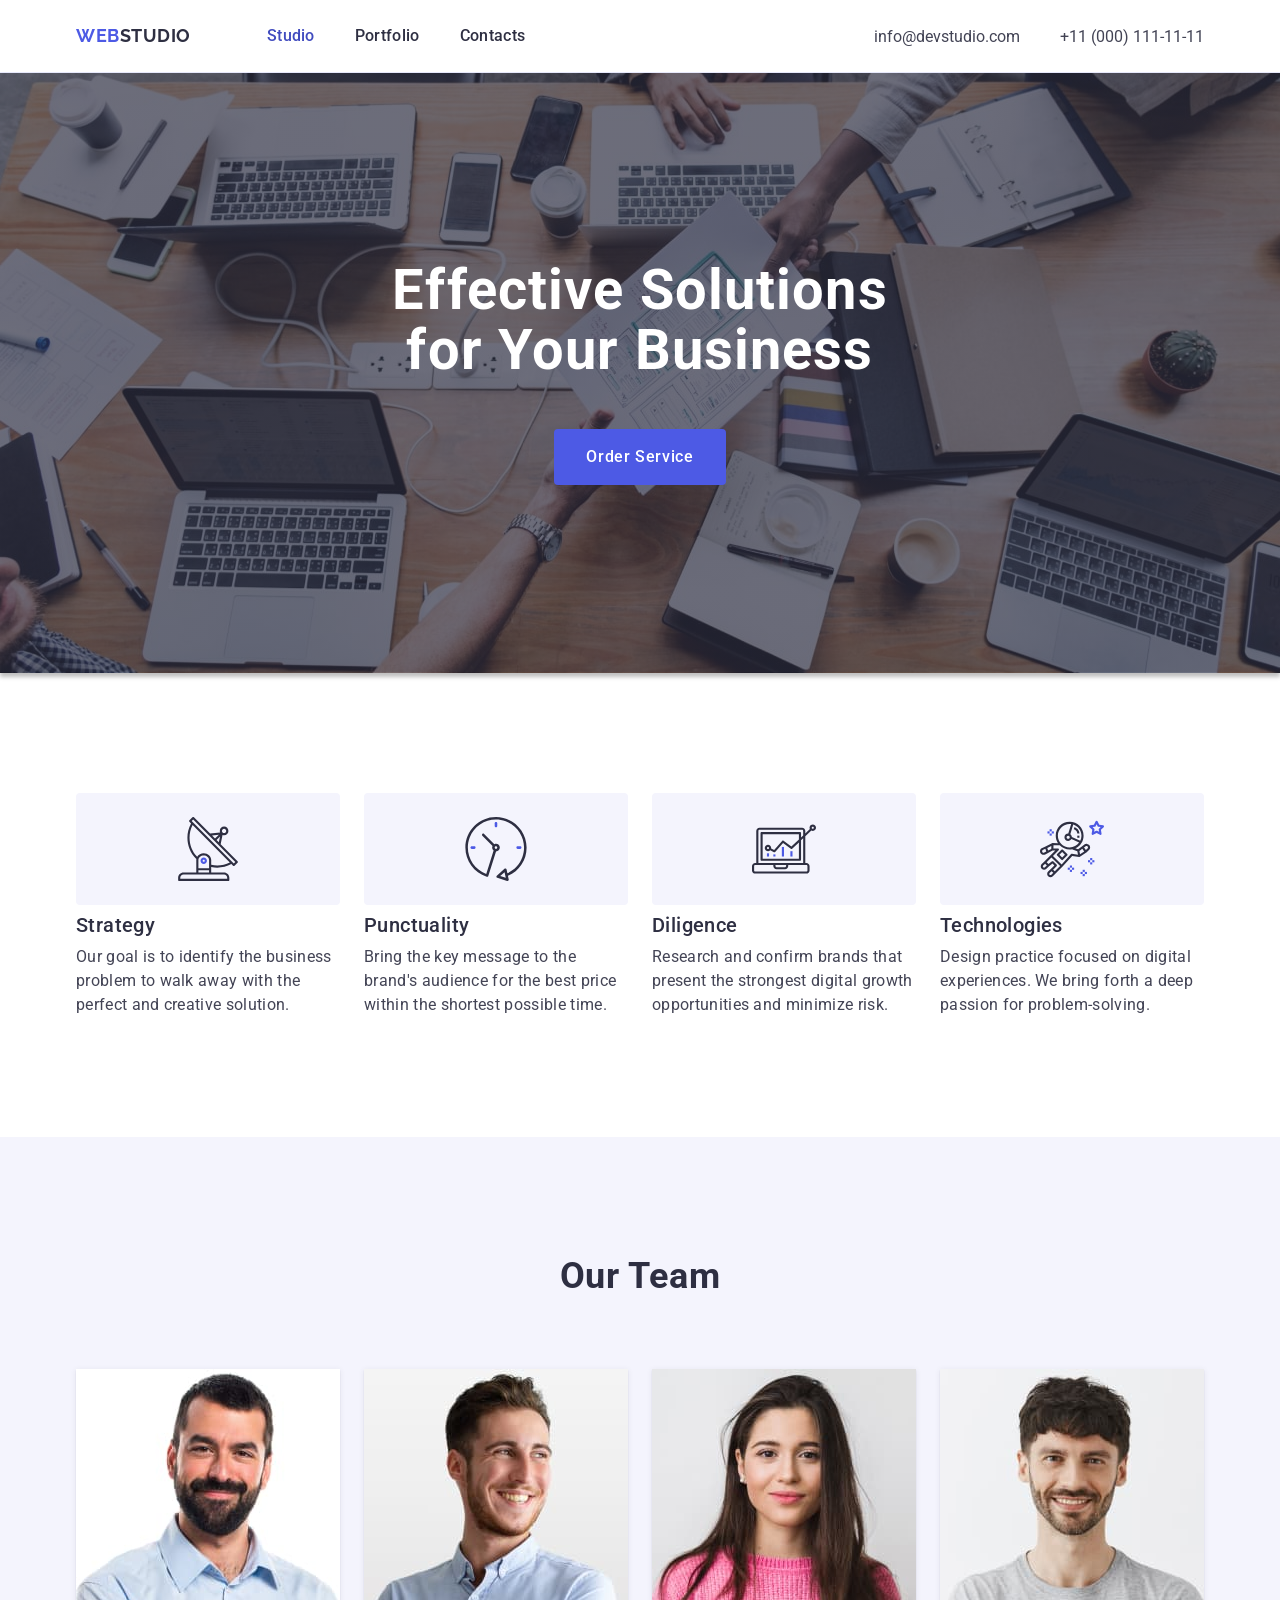
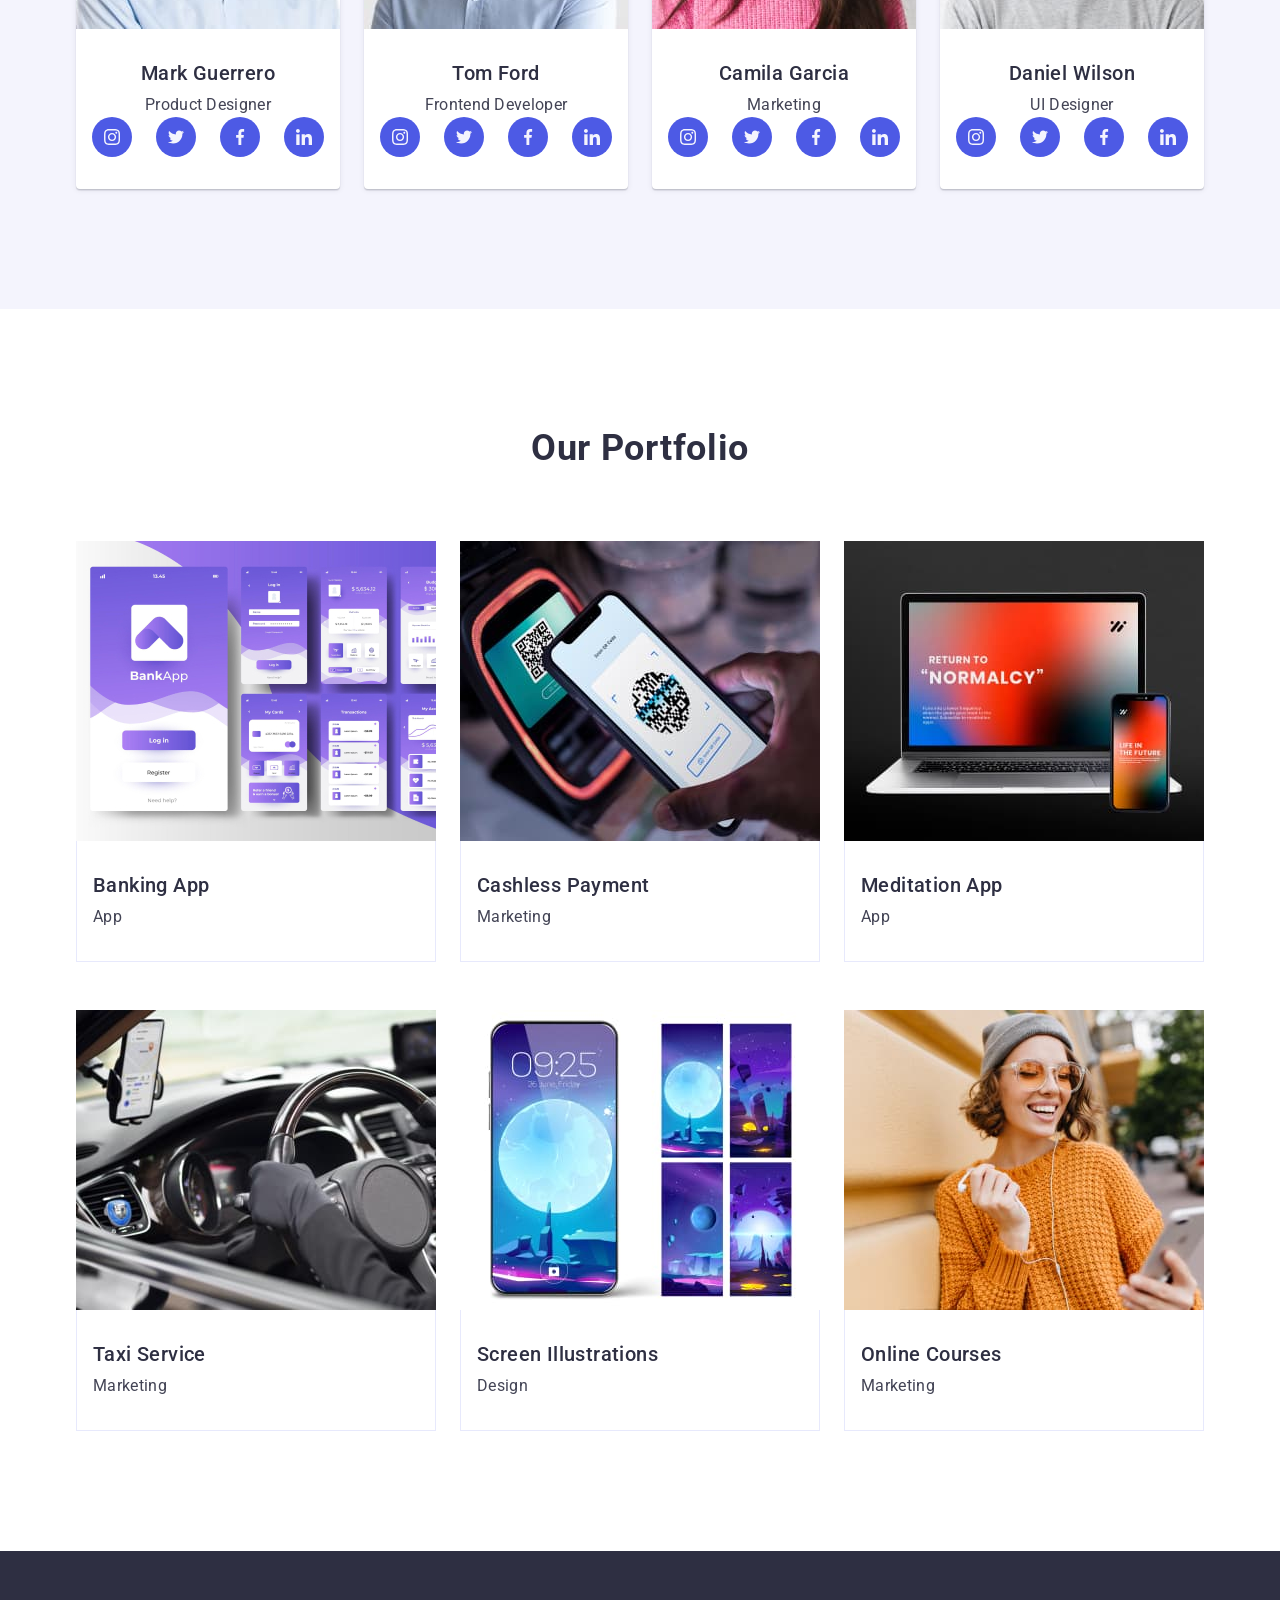
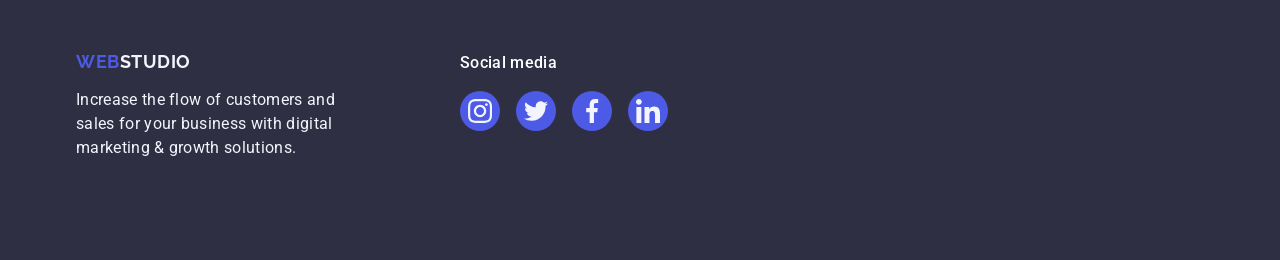
==== commit 66368176: "s" ====
--- a/index.html
+++ b/index.html
@@ -76,7 +76,7 @@
                             <li class="values-list-position-element">
                                 <div class="values-icon">
                                     <svg class="" width="64" height="64">
-                                        <use href=""></use>
+                                        <use href="./images/symbol-defs.svg#icon-antenna"></use>
                                     </svg>
 
                                 </div>
@@ -88,7 +88,7 @@
                             <li class="values-list-position-element">
                                 <div class="values-icon">
                                     <svg class="" width="64" height="64">
-                                        <use href=""></use>
+                                        <use href="./images/symbol-defs.svg#icon-clock"></use>
                                     </svg>
                                 
                                 </div>
@@ -99,7 +99,7 @@
                             <li class="values-list-position-element">
                                 <div class="values-icon">
                                     <svg class="" width="64" height="64">
-                                        <use href=""></use>
+                                        <use href="./images/symbol-defs.svg#icon-diagram"></use>
                                     </svg>
                                 
                                 </div>
@@ -110,7 +110,7 @@
                             <li class="values-list-position-element">
                                 <div class="values-icon">
                                     <svg class="" width="64" height="64">
-                                        <use href=""></use>
+                                        <use href="./images/symbol-defs.svg#icon-astronaut"></use>
                                     </svg>
                                 
                                 </div>
@@ -137,28 +137,28 @@
                                     <h3 class="team-name">Mark Guerrero</h3>
                                     <p class="team-job">Product Designer</p>
                                     <ul class="icon-list">
-                                        <li>
+                                        <li class="team-icon-element">
                                             <div class="team-icon-bg">
                                                 <svg class="team-icon" width="16" height="16">
                                                     <use href="./images/symbol-defs.svg#icon-instagram"></use>
                                                 </svg>
                                             </div>
                                         </li>
-                                        <li>
+                                        <li class="team-icon-element">
                                             <div class="team-icon-bg">
                                                 <svg class="team-icon" width="16" height="16">
                                                     <use href="./images/symbol-defs.svg#icon-twitter"></use>
                                                 </svg>
                                             </div>
                                         </li>
-                                        <li>
+                                        <li class="team-icon-element">
                                             <div class="team-icon-bg">
                                                 <svg class="team-icon" width="16" height="16">
                                                     <use href="./images/symbol-defs.svg#icon-facebook"></use>
                                                 </svg>
                                             </div>
                                         </li>
-                                        <li>
+                                        <li class="team-icon-element">
                                             <div class="team-icon-bg">
                                                 <svg class="team-icon" width="16" height="16">
                                                     <use href="./images/symbol-defs.svg#icon-linkedin"></use>
@@ -175,28 +175,28 @@
                                     <h3 class="team-name">Tom Ford</h3>
                                     <p class="team-job">Frontend Developer</p>
                                     <ul class="icon-list">
-                                        <li>
+                                        <li class="team-icon-element">
                                             <div class="team-icon-bg">
                                                 <svg class="team-icon" width="16" height="16">
                                                     <use href="./images/symbol-defs.svg#icon-instagram"></use>
                                                 </svg>
                                             </div>
                                         </li>
-                                        <li>
+                                        <li class="team-icon-element">
                                             <div class="team-icon-bg">
                                                 <svg class="team-icon" width="16" height="16">
                                                     <use href="./images/symbol-defs.svg#icon-twitter"></use>
                                                 </svg>
                                             </div>
                                         </li>
-                                        <li>
+                                        <li class="team-icon-element">
                                             <div class="team-icon-bg">
                                                 <svg class="team-icon" width="16" height="16">
                                                     <use href="./images/symbol-defs.svg#icon-facebook"></use>
                                                 </svg>
                                             </div>
                                         </li>
-                                        <li>
+                                        <li class="team-icon-element">
                                             <div class="team-icon-bg">
                                                 <svg class="team-icon" width="16" height="16">
                                                     <use href="./images/symbol-defs.svg#icon-linkedin"></use>
@@ -213,28 +213,28 @@
                                     <h3 class="team-name">Camila Garcia</h3>
                                     <p class="team-job">Marketing</p>
                                     <ul class="icon-list">
-                                        <li>
+                                        <li class="team-icon-element" class="team-icon-element">
                                             <div class="team-icon-bg">
                                                 <svg class="team-icon" width="16" height="16">
                                                     <use href="./images/symbol-defs.svg#icon-instagram"></use>
                                                 </svg>
                                             </div>
                                         </li>
-                                        <li>
+                                        <li class="team-icon-element" class="team-icon-element">
                                             <div class="team-icon-bg">
                                                 <svg class="team-icon" width="16" height="16">
                                                     <use href="./images/symbol-defs.svg#icon-twitter"></use>
                                                 </svg>
                                             </div>
                                         </li>
-                                        <li>
+                                        <li class="team-icon-element" class="team-icon-element">
                                             <div class="team-icon-bg">
                                                 <svg class="team-icon" width="16" height="16">
                                                     <use href="./images/symbol-defs.svg#icon-facebook"></use>
                                                 </svg>
                                             </div>
                                         </li>
-                                        <li>
+                                        <li class="team-icon-element" class="team-icon-element">
                                             <div class="team-icon-bg">
                                                 <svg class="team-icon" width="16" height="16">
                                                     <use href="./images/symbol-defs.svg#icon-linkedin"></use>
@@ -250,28 +250,28 @@
                                     <h3 class="team-name">Daniel Wilson</h3>
                                     <p class="team-job">UI Designer</p>
                                     <ul class="icon-list">
-                                        <li>
+                                        <li class="team-icon-element">
                                             <div class="team-icon-bg">
                                                 <svg class="team-icon" width="16" height="16">
                                                     <use href="./images/symbol-defs.svg#icon-instagram"></use>
                                                 </svg>
                                             </div>
                                         </li>
-                                        <li>
+                                        <li class="team-icon-element">
                                             <div class="team-icon-bg">
                                                 <svg class="team-icon" width="16" height="16">
                                                     <use href="./images/symbol-defs.svg#icon-twitter"></use>
                                                 </svg>
                                             </div>
                                         </li>
-                                        <li>
+                                        <li class="team-icon-element">
                                             <div class="team-icon-bg">
                                                 <svg class="team-icon" width="16" height="16">
                                                     <use href="./images/symbol-defs.svg#icon-facebook"></use>
                                                 </svg>
                                             </div>
                                         </li>
-                                        <li>
+                                        <li class="team-icon-element">
                                             <div class="team-icon-bg">
                                                 <svg class="team-icon" width="16" height="16">
                                                     <use href="./images/symbol-defs.svg#icon-linkedin"></use>
@@ -381,36 +381,36 @@
 <div class="social-media">
             <p class="footer-social-media">Social media</p>
             <ul class="social-media-footer-list">
-                <li>
+                <li class="list-icon-element">
                     <div  class="footer-icon-bg">
-                             <svg class="footer-icon"  width="40" height="40">
+                             <svg class="footer-icon"  width="24" height="24">
                              <use href="./images/symbol-defs.svg#icon-instagram-footer">
 
                              </use>
                              </svg>
                     </div>
                 </li>
-                <li>
+                <li class="list-icon-element">
                     <div class="footer-icon-bg">
-                             <svg class="footer-icon" width="40" height="40">
+                             <svg class="footer-icon" width="24" height="24">
                              <use href="./images/symbol-defs.svg#icon-twitter-footer">
 
                              </use>
                              </svg>
                     </div>
                 </li>
-                <li>
+                <li class="list-icon-element">
                     <div class="footer-icon-bg">
-                             <svg class="footer-icon" width="40" height="40">
+                             <svg class="footer-icon" width="24" height="24">
                              <use href="./images/symbol-defs.svg#icon-facebook-footer">
 
                              </use>
                             </svg>
                     </div>
                 </li>
-                <li>
+                <li class="list-icon-element">
                     <div class="footer-icon-bg">
-                             <svg class="footer-icon" width="40" height="40">
+                             <svg class="footer-icon" width="24" height="24">
                              <use href="./images/symbol-defs.svg#icon-linkedin-footer">
                                 
                              </use>
--- a/css/styles.css
+++ b/css/styles.css
@@ -307,6 +307,7 @@
          border-radius: 0px 0px 4px 4px;
          box-shadow: 0 2px 1px 0 rgba(46, 47, 66, 0.08), 0 1px 1px 0 rgba(46, 47, 66, 0.16), 0 1px 6px 0 rgba(46, 47, 66, 0.08);
         background: #fff;
+
 }
 .team-name{
     font-size: 20px;
@@ -355,10 +356,18 @@
 fill: var(--cloud);
 }
 .team-icon-bg{
-background-size:auto;
-width: 40px;
-height: 40px;
-fill: var(--iris);
+width: 100%;
+height: 100%;
+background-color: var(--iris);
+    border-radius: 50%;
+    display: flex;
+    align-items: center;
+    justify-content: center;
+
+}
+.team-icon-element{
+    width: 40px;
+    height: 40px;
 }
 
 
@@ -492,8 +501,8 @@
 .footer-social-media{
     font-weight: 500;
     font-size: 16px;
-    list-style: 1.5;
-    letter-spacing: 0.002em;
+    line-height: 1.5;
+    letter-spacing: 0.02em;
     color: var(--white);
     margin-bottom: 16px;
 
@@ -510,5 +519,17 @@
     fill: var(--cloud);
 }
 .footer-icon-bg{
-    fill: var(--iris);
-}
+    width: 100%;
+    height: 100%;
+    background-color: var(--iris);
+    border-radius: 50%;
+    display: flex;
+    align-items: center;
+    justify-content: center;
+    
+
+}
+.list-icon-element{
+    width: 40px;
+    height: 40px;
+}
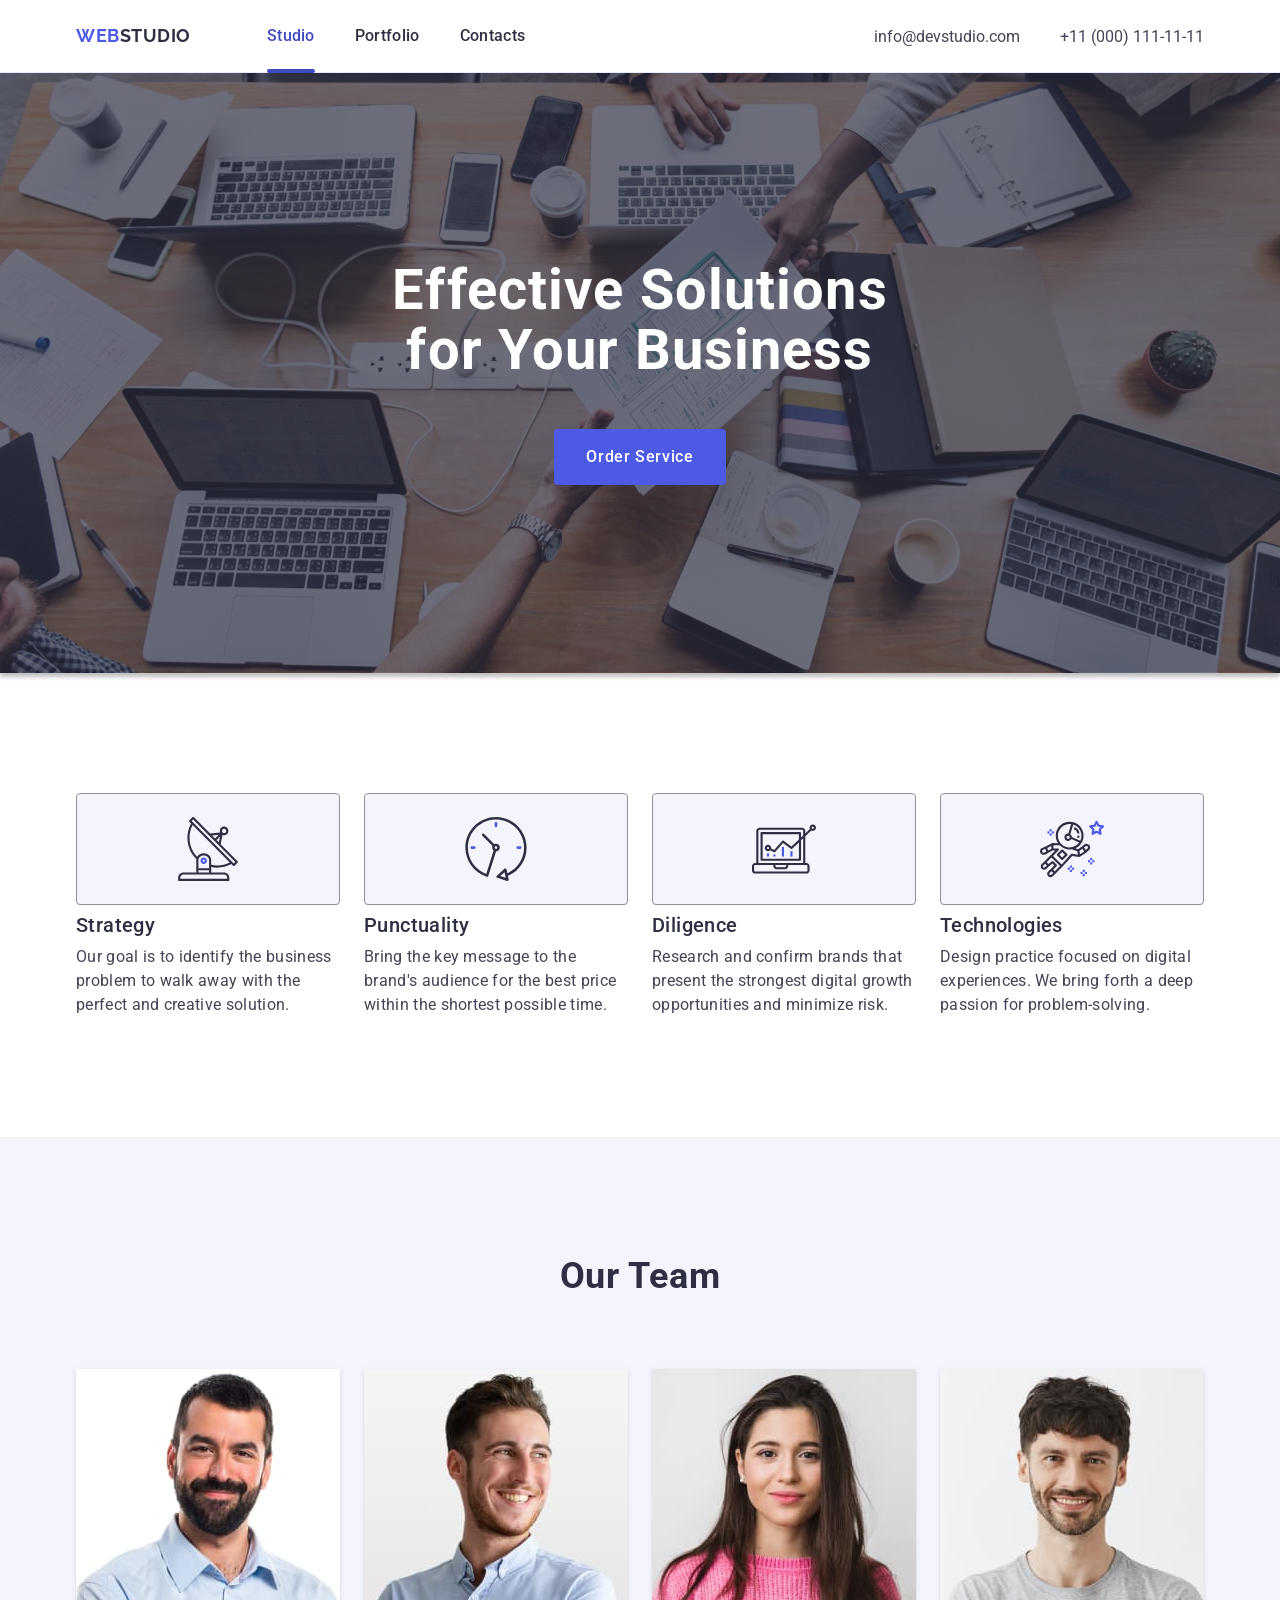
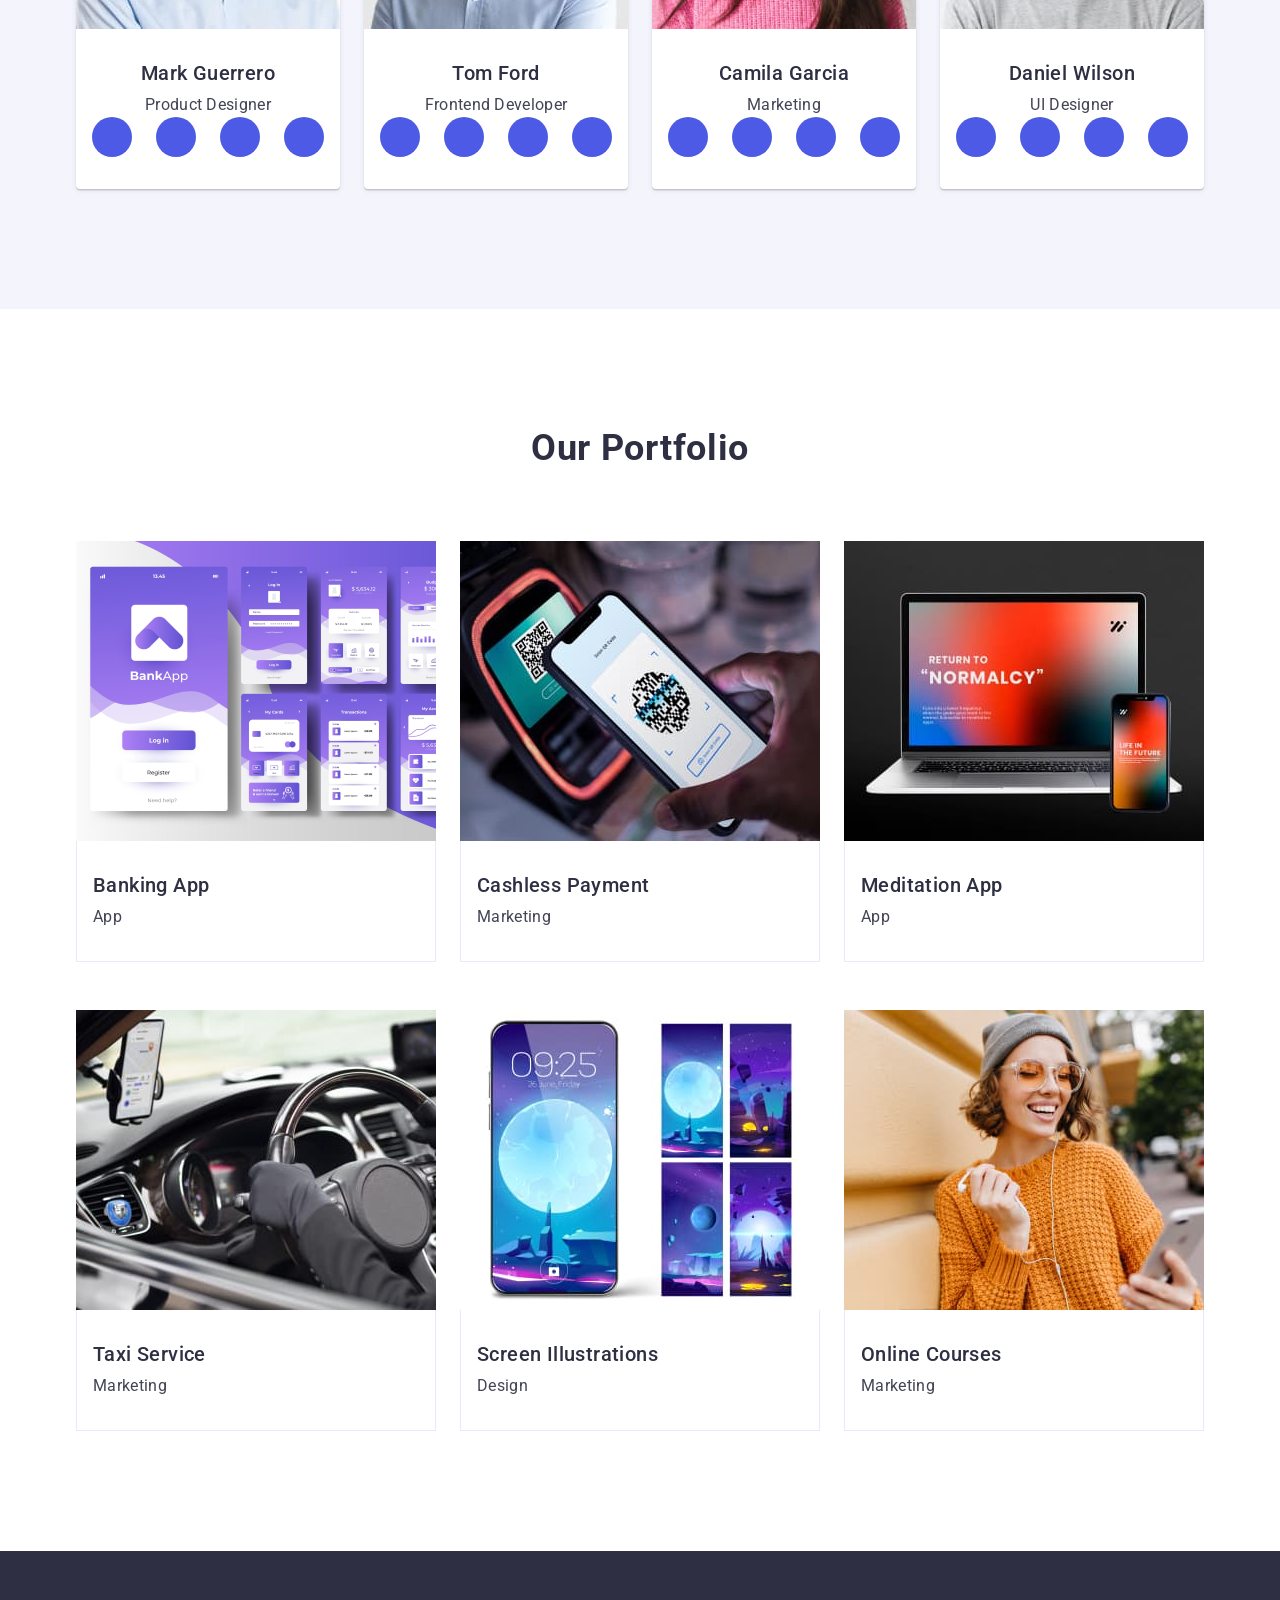
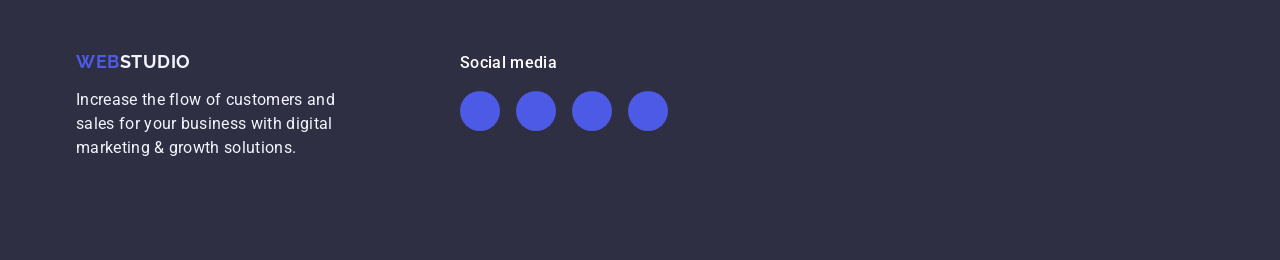
==== commit e9ec2a26: "Update index.html" ====
--- a/index.html
+++ b/index.html
@@ -76,7 +76,7 @@
                             <li class="values-list-position-element">
                                 <div class="values-icon">
                                     <svg class="" width="64" height="64">
-                                        <use href="./images/symbol-defs.svg#icon-antenna"></use>
+                                        <use href="./images/SVG-ikony.svg#icon-antenna"></use>
                                     </svg>
 
                                 </div>
@@ -88,7 +88,7 @@
                             <li class="values-list-position-element">
                                 <div class="values-icon">
                                     <svg class="" width="64" height="64">
-                                        <use href="./images/symbol-defs.svg#icon-clock"></use>
+                                        <use href="./images/SVG-ikony.svg#icon-clock"></use>
                                     </svg>
                                 
                                 </div>
@@ -99,7 +99,7 @@
                             <li class="values-list-position-element">
                                 <div class="values-icon">
                                     <svg class="" width="64" height="64">
-                                        <use href="./images/symbol-defs.svg#icon-diagram"></use>
+                                        <use href="./images/SVG-ikony.svg#icon-diagram"></use>
                                     </svg>
                                 
                                 </div>
@@ -110,7 +110,7 @@
                             <li class="values-list-position-element">
                                 <div class="values-icon">
                                     <svg class="" width="64" height="64">
-                                        <use href="./images/symbol-defs.svg#icon-astronaut"></use>
+                                        <use href="./images/SVG-ikony.svg#icon-astronaut"></use>
                                     </svg>
                                 
                                 </div>
@@ -138,32 +138,32 @@
                                     <p class="team-job">Product Designer</p>
                                     <ul class="icon-list">
                                         <li class="team-icon-element">
-                                            <div class="team-icon-bg">
-                                                <svg class="team-icon" width="16" height="16">
-                                                    <use href="./images/symbol-defs.svg#icon-instagram"></use>
-                                                </svg>
-                                            </div>
-                                        </li>
-                                        <li class="team-icon-element">
-                                            <div class="team-icon-bg">
-                                                <svg class="team-icon" width="16" height="16">
-                                                    <use href="./images/symbol-defs.svg#icon-twitter"></use>
-                                                </svg>
-                                            </div>
-                                        </li>
-                                        <li class="team-icon-element">
-                                            <div class="team-icon-bg">
-                                                <svg class="team-icon" width="16" height="16">
-                                                    <use href="./images/symbol-defs.svg#icon-facebook"></use>
-                                                </svg>
-                                            </div>
-                                        </li>
-                                        <li class="team-icon-element">
-                                            <div class="team-icon-bg">
-                                                <svg class="team-icon" width="16" height="16">
-                                                    <use href="./images/symbol-defs.svg#icon-linkedin"></use>
-                                                </svg>
-                                            </div>
+                                            <a href="" class="team-icon-bg">
+                                                <svg class="team-icon" width="16" height="16">
+                                                    <use href="./images/svg-ikony.svg#icon-instagram"></use>
+                                                </svg>
+                                            </a>
+                                        </li>
+                                        <li class="team-icon-element">
+                                            <a href="" class="team-icon-bg">
+                                                <svg class="team-icon" width="16" height="16">
+                                                    <use href="./images/svg-ikony.svg#icon-twitter"></use>
+                                                </svg>
+                                            </a>
+                                        </li>
+                                        <li class="team-icon-element">
+                                            <a href="" class="team-icon-bg">
+                                                <svg class="team-icon" width="16" height="16">
+                                                    <use href="./images/svg-ikony.svg#icon-facebook"></use>
+                                                </svg>
+                                            </a>
+                                        </li>
+                                        <li class="team-icon-element">
+                                            <a href="" class="team-icon-bg">
+                                                <svg class="team-icon" width="16" height="16">
+                                                    <use href="./images/svg-ikony.svg#icon-linkedin"></use>
+                                                </svg>
+                                            </a>
                                         </li>
                                     </ul>
                                 </div> 
@@ -176,32 +176,32 @@
                                     <p class="team-job">Frontend Developer</p>
                                     <ul class="icon-list">
                                         <li class="team-icon-element">
-                                            <div class="team-icon-bg">
-                                                <svg class="team-icon" width="16" height="16">
-                                                    <use href="./images/symbol-defs.svg#icon-instagram"></use>
-                                                </svg>
-                                            </div>
-                                        </li>
-                                        <li class="team-icon-element">
-                                            <div class="team-icon-bg">
-                                                <svg class="team-icon" width="16" height="16">
-                                                    <use href="./images/symbol-defs.svg#icon-twitter"></use>
-                                                </svg>
-                                            </div>
-                                        </li>
-                                        <li class="team-icon-element">
-                                            <div class="team-icon-bg">
-                                                <svg class="team-icon" width="16" height="16">
-                                                    <use href="./images/symbol-defs.svg#icon-facebook"></use>
-                                                </svg>
-                                            </div>
-                                        </li>
-                                        <li class="team-icon-element">
-                                            <div class="team-icon-bg">
-                                                <svg class="team-icon" width="16" height="16">
-                                                    <use href="./images/symbol-defs.svg#icon-linkedin"></use>
-                                                </svg>
-                                            </div>
+                                            <a href="" class="team-icon-bg">
+                                                <svg class="team-icon" width="16" height="16">
+                                                    <use href="./images/svg-ikony.svg#icon-instagram"></use>
+                                                </svg>
+                                            </a>
+                                        </li>
+                                        <li class="team-icon-element">
+                                            <a href="" class="team-icon-bg">
+                                                <svg class="team-icon" width="16" height="16">
+                                                    <use href="./images/svg-ikony.svg#icon-twitter"></use>
+                                                </svg>
+                                            </a>
+                                        </li>
+                                        <li class="team-icon-element">
+                                            <a href="" class="team-icon-bg">
+                                                <svg class="team-icon" width="16" height="16">
+                                                    <use href="./images/svg-ikony.svg#icon-facebook"></use>
+                                                </svg>
+                                            </a>
+                                        </li>
+                                        <li class="team-icon-element">
+                                            <a href="" class="team-icon-bg">
+                                                <svg class="team-icon" width="16" height="16">
+                                                    <use href="./images/svg-ikony.svg#icon-linkedin"></use>
+                                                </svg>
+                                            </a>
                                         </li>
                                     </ul>
                                        
@@ -213,33 +213,33 @@
                                     <h3 class="team-name">Camila Garcia</h3>
                                     <p class="team-job">Marketing</p>
                                     <ul class="icon-list">
-                                        <li class="team-icon-element" class="team-icon-element">
-                                            <div class="team-icon-bg">
-                                                <svg class="team-icon" width="16" height="16">
-                                                    <use href="./images/symbol-defs.svg#icon-instagram"></use>
-                                                </svg>
-                                            </div>
-                                        </li>
-                                        <li class="team-icon-element" class="team-icon-element">
-                                            <div class="team-icon-bg">
-                                                <svg class="team-icon" width="16" height="16">
-                                                    <use href="./images/symbol-defs.svg#icon-twitter"></use>
-                                                </svg>
-                                            </div>
-                                        </li>
-                                        <li class="team-icon-element" class="team-icon-element">
-                                            <div class="team-icon-bg">
-                                                <svg class="team-icon" width="16" height="16">
-                                                    <use href="./images/symbol-defs.svg#icon-facebook"></use>
-                                                </svg>
-                                            </div>
-                                        </li>
-                                        <li class="team-icon-element" class="team-icon-element">
-                                            <div class="team-icon-bg">
-                                                <svg class="team-icon" width="16" height="16">
-                                                    <use href="./images/symbol-defs.svg#icon-linkedin"></use>
-                                                </svg>
-                                            </div>
+                                        <li class="team-icon-element" >
+                                            <a href="" class="team-icon-bg">
+                                                <svg class="team-icon" width="16" height="16">
+                                                    <use href="./images/svg-ikony.svg#icon-instagram"></use>
+                                                </svg>
+                                            </a>
+                                        </li>
+                                        <li class="team-icon-element" >
+                                            <a href="" class="team-icon-bg">
+                                                <svg class="team-icon" width="16" height="16">
+                                                    <use href="./images/svg-ikony.svg#icon-twitter"></use>
+                                                </svg>
+                                            </a>
+                                        </li>
+                                        <li class="team-icon-element">
+                                            <a href="" class="team-icon-bg">
+                                                <svg class="team-icon" width="16" height="16">
+                                                    <use href="./images/svg-ikony.svg#icon-facebook"></use>
+                                                </svg>
+                                            </a>
+                                        </li>
+                                        <li class="team-icon-element">
+                                            <a href="" class="team-icon-bg">
+                                                <svg class="team-icon" width="16" height="16">
+                                                    <use href="./images/svg-ikony.svg#icon-linkedin"></use>
+                                                </svg>
+                                            </a>
                                         </li>
                                     </ul>
                                     </div>
@@ -251,32 +251,33 @@
                                     <p class="team-job">UI Designer</p>
                                     <ul class="icon-list">
                                         <li class="team-icon-element">
-                                            <div class="team-icon-bg">
-                                                <svg class="team-icon" width="16" height="16">
-                                                    <use href="./images/symbol-defs.svg#icon-instagram"></use>
-                                                </svg>
-                                            </div>
-                                        </li>
-                                        <li class="team-icon-element">
-                                            <div class="team-icon-bg">
-                                                <svg class="team-icon" width="16" height="16">
-                                                    <use href="./images/symbol-defs.svg#icon-twitter"></use>
-                                                </svg>
-                                            </div>
-                                        </li>
-                                        <li class="team-icon-element">
-                                            <div class="team-icon-bg">
-                                                <svg class="team-icon" width="16" height="16">
-                                                    <use href="./images/symbol-defs.svg#icon-facebook"></use>
-                                                </svg>
-                                            </div>
-                                        </li>
-                                        <li class="team-icon-element">
-                                            <div class="team-icon-bg">
-                                                <svg class="team-icon" width="16" height="16">
-                                                    <use href="./images/symbol-defs.svg#icon-linkedin"></use>
-                                                </svg>
-                                            </div>
+                                            <a href="" class="team-icon-bg">
+                                                <svg class="team-icon" width="16" height="16">
+                                                    <use href="./images/svg-ikony.svg#icon-instagram"></use>
+                                                </svg>
+                                            </a>
+                                        </li>
+                                        
+                                        <li class="team-icon-element">
+                                            <a href="" class="team-icon-bg">
+                                                <svg class="team-icon" width="16" height="16">
+                                                    <use href="./images/svg-ikony.svg#icon-twitter"></use>
+                                                </svg>
+                                            </a>
+                                        </li>
+                                        <li class="team-icon-element">
+                                            <a href="" class="team-icon-bg">
+                                                <svg class="team-icon" width="16" height="16">
+                                                    <use href="./images/svg-ikony.svg#icon-facebook"></use>
+                                                </svg>
+                                            </a>
+                                        </li>
+                                        <li class="team-icon-element">
+                                            <a href="" class="team-icon-bg">
+                                                <svg class="team-icon" width="16" height="16">
+                                                    <use href="./images/svg-ikony.svg#icon-linkedin"></use>
+                                                </svg>
+                                            </a>
                                         </li>
                                     </ul>
                                         
@@ -382,40 +383,40 @@
             <p class="footer-social-media">Social media</p>
             <ul class="social-media-footer-list">
                 <li class="list-icon-element">
-                    <div  class="footer-icon-bg">
+                    <a href="https://www.instagram.com/" class="footer-icon-bg" target="_blank">
                              <svg class="footer-icon"  width="24" height="24">
-                             <use href="./images/symbol-defs.svg#icon-instagram-footer">
+                             <use href="./images/svg-ikony.svg#icon-instagram-footer">
 
                              </use>
                              </svg>
-                    </div>
+                    </a>
                 </li>
                 <li class="list-icon-element">
-                    <div class="footer-icon-bg">
+                    <a href="https://www.twitter.com/" class="footer-icon-bg" target="_blank">
                              <svg class="footer-icon" width="24" height="24">
-                             <use href="./images/symbol-defs.svg#icon-twitter-footer">
+                             <use href="./images/svg-ikony.svg#icon-twitter-footer">
 
                              </use>
                              </svg>
-                    </div>
+                    </a>
                 </li>
                 <li class="list-icon-element">
-                    <div class="footer-icon-bg">
+                    <a href="https://www.facebook.com/" class="footer-icon-bg">
                              <svg class="footer-icon" width="24" height="24">
-                             <use href="./images/symbol-defs.svg#icon-facebook-footer">
+                             <use href="./images/svg-ikony.svg#icon-facebook-footer">
 
                              </use>
                             </svg>
-                    </div>
+                    </a>
                 </li>
                 <li class="list-icon-element">
-                    <div class="footer-icon-bg">
+                    <a href="https://www.linkedin" class="footer-icon-bg">
                              <svg class="footer-icon" width="24" height="24">
-                             <use href="./images/symbol-defs.svg#icon-linkedin-footer">
+                             <use href="./images/svg-ikony.svg#icon-linkedin-footer">
                                 
                              </use>
                             </svg>
-                    </div>
+                    </a>
                 </li>
                 
             
--- a/css/styles.css
+++ b/css/styles.css
@@ -69,6 +69,8 @@
     line-height: 1.5;
     font-size: 16px;
     letter-spacing: 0.02em;
+    position: relative;
+    transition: color 250ms cubic-bezier(0.4, 0, 0.2, 1);
 
 
 }
@@ -94,6 +96,16 @@
     padding: 0 15px;
 
 }
+.studio-link::after {
+    content: "";
+    width: 100%;
+    position: absolute;
+    left: 0;
+    bottom: -1px;
+    height: 4px;
+    background-color: #404bbf;
+    border-radius: 2px;
+}
 
 
 
@@ -111,6 +123,7 @@
 }
 .adres-link{
     color: var(--slate);
+    transition: color 250ms cubic-bezier(0.4, 0, 0.2, 1);
 
 }
 .adres-link:hover,
@@ -203,11 +216,15 @@
     letter-spacing: 0.04em;
     color: var(--white);
     cursor: pointer;
+    transition: background-color 250ms cubic-bezier(0.4, 0, 0.2, 1);
 }
 .button:hover{
     background-color: var(--ocean);
 }
 .button:focus{
+    background-color: var(--ocean);
+}
+.button:active{
     background-color: var(--ocean);
 }
 
@@ -278,6 +295,7 @@
     background-color: var(--cloud);
     border-radius: 4px;
     margin-bottom: 8px;
+    border: 1px solid var(--light-slate);
 
 }
 
@@ -363,7 +381,12 @@
     display: flex;
     align-items: center;
     justify-content: center;
-
+    transition: background-color 250ms cubic-bezier(0.4, 0, 0.2, 1);
+
+}
+.team-icon-bg:hover,
+.team-icon-bg:focus{
+    background-color: var(--ocean);
 }
 .team-icon-element{
     width: 40px;
@@ -393,12 +416,14 @@
     line-height: 1.2;
     font-weight: 500;
     margin-bottom: 8px;
+    
 }
 .category{
     font-size: 16px;
     line-height: 1.5;
     letter-spacing: 0.02em;
     color: var(--slate);
+    
     
 }
 .portfolio-position{
@@ -412,6 +437,8 @@
     row-gap: 48px;
     
 }
+
+
 .portfolio-list-position:nth-child(3n+3){
     margin-right: 0px;
 
@@ -421,6 +448,7 @@
 }
 .portolio-elements-position{
     width: calc((100% - 48px)/3);
+    transition: box-shadow 250ms cubic-bezier(0.4, 0, 0.2, 1);
   
     
 }
@@ -447,16 +475,16 @@
    color: var(--cloud);
     line-height: 1.5;
     letter-spacing: 0.02em;
-    padding: 32px 40px 32px; 
+    padding: 40px 32px 40px 32px; 
     transform: translatey(100%);
     transition: transform 250ms cubic-bezier(0.4, 0, 0.2, 1);
     
 }
 
 
-.portfolio-overlay:hover .portfolio-overlay-text {
-    
-    transform: translatey(0);
+.portfolio-element-shadow:hover .portfolio-overlay-text {
+    
+    transform: translatey(0%);
 
 
 }
@@ -526,10 +554,34 @@
     display: flex;
     align-items: center;
     justify-content: center;
-    
-
-}
+    transition: background-color 250ms cubic-bezier(0.4, 0, 0.2, 1);
+
+    
+
+}
+.footer-icon-bg:hover,
+.footer-icon-bg:focus{
+    background-color: var(--ocean);
+}
+.footer-icon-bg:hover,
+.footer-icon-bg:focus {
+    background-color: var(--green);
+}
+
 .list-icon-element{
     width: 40px;
     height: 40px;
 }
+.current{
+    position: relative;
+    color: var(--ocean);
+}
+.current::after{
+      content: "";
+        width: 100%;
+        position: absolute;
+        left: 0;
+        bottom: -1px;
+        height: 4px;
+        background-color: #404bbf;
+        border-radius: 2px;}
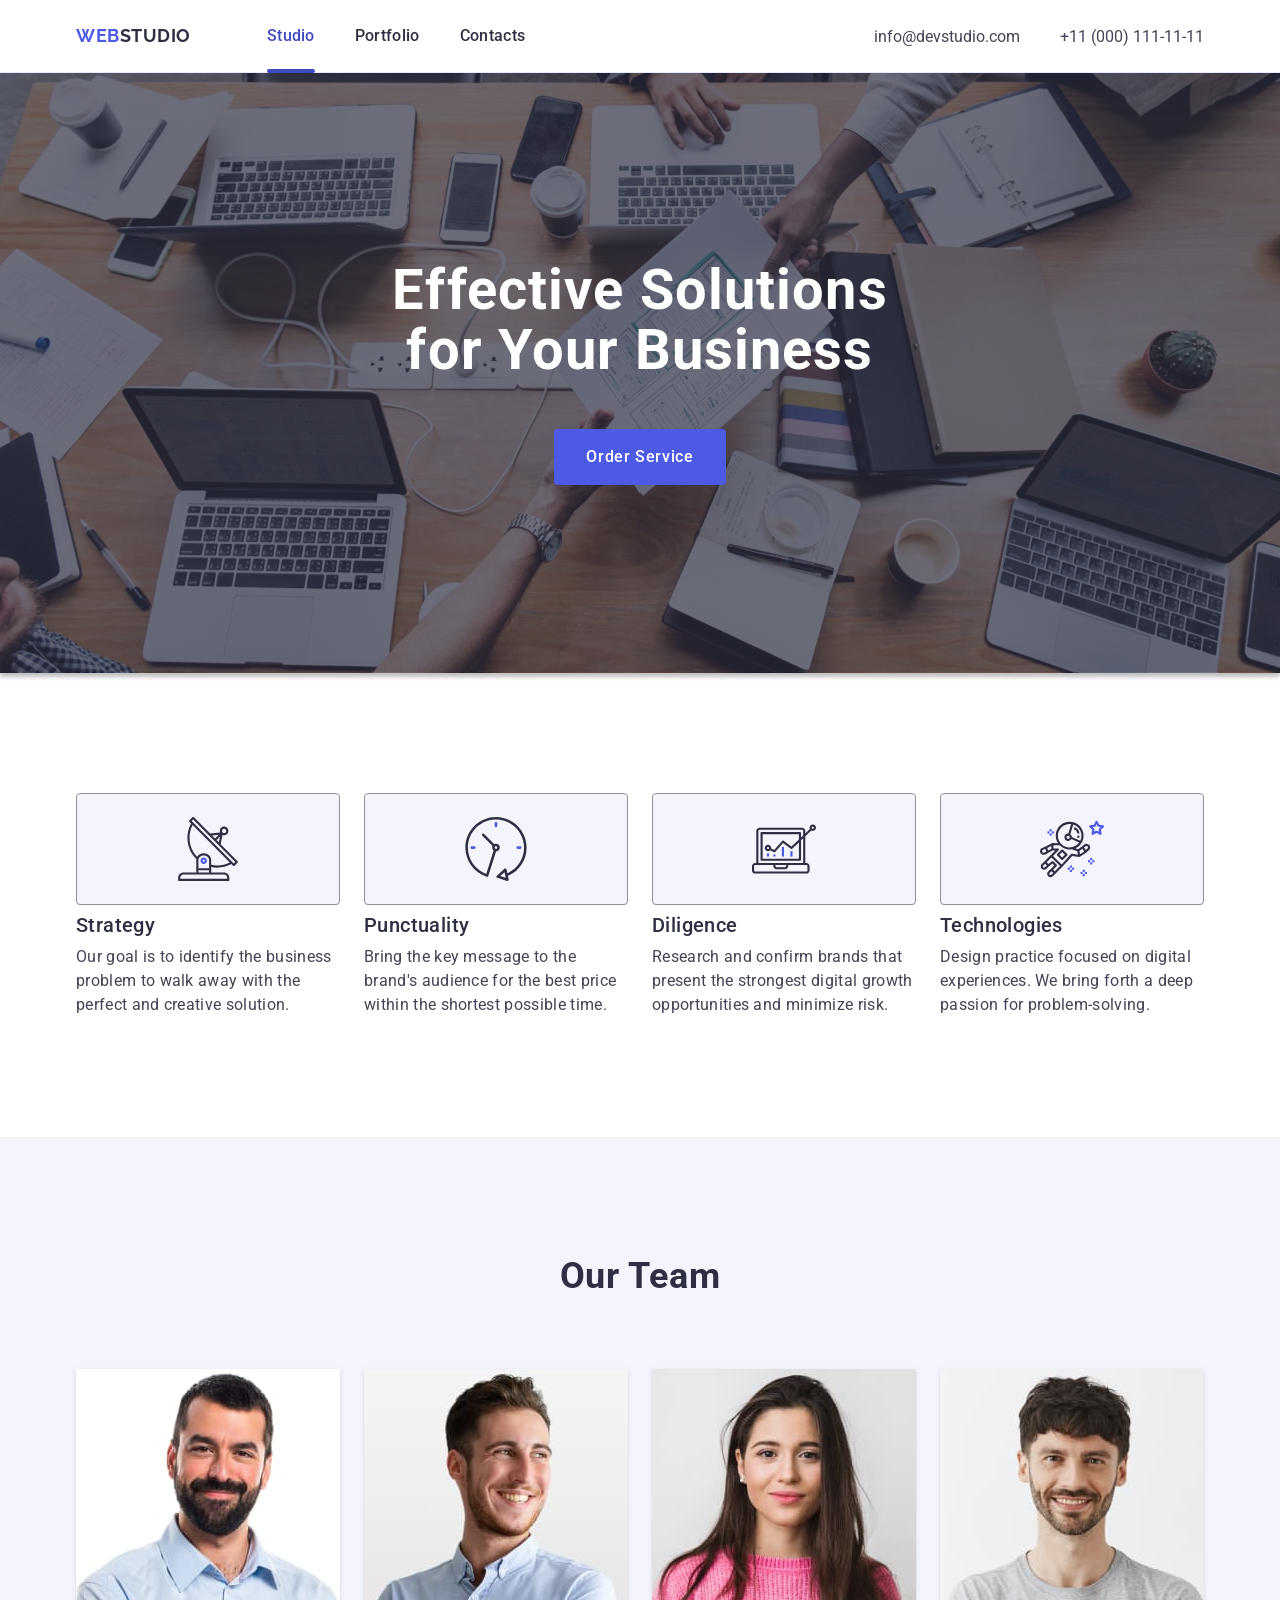
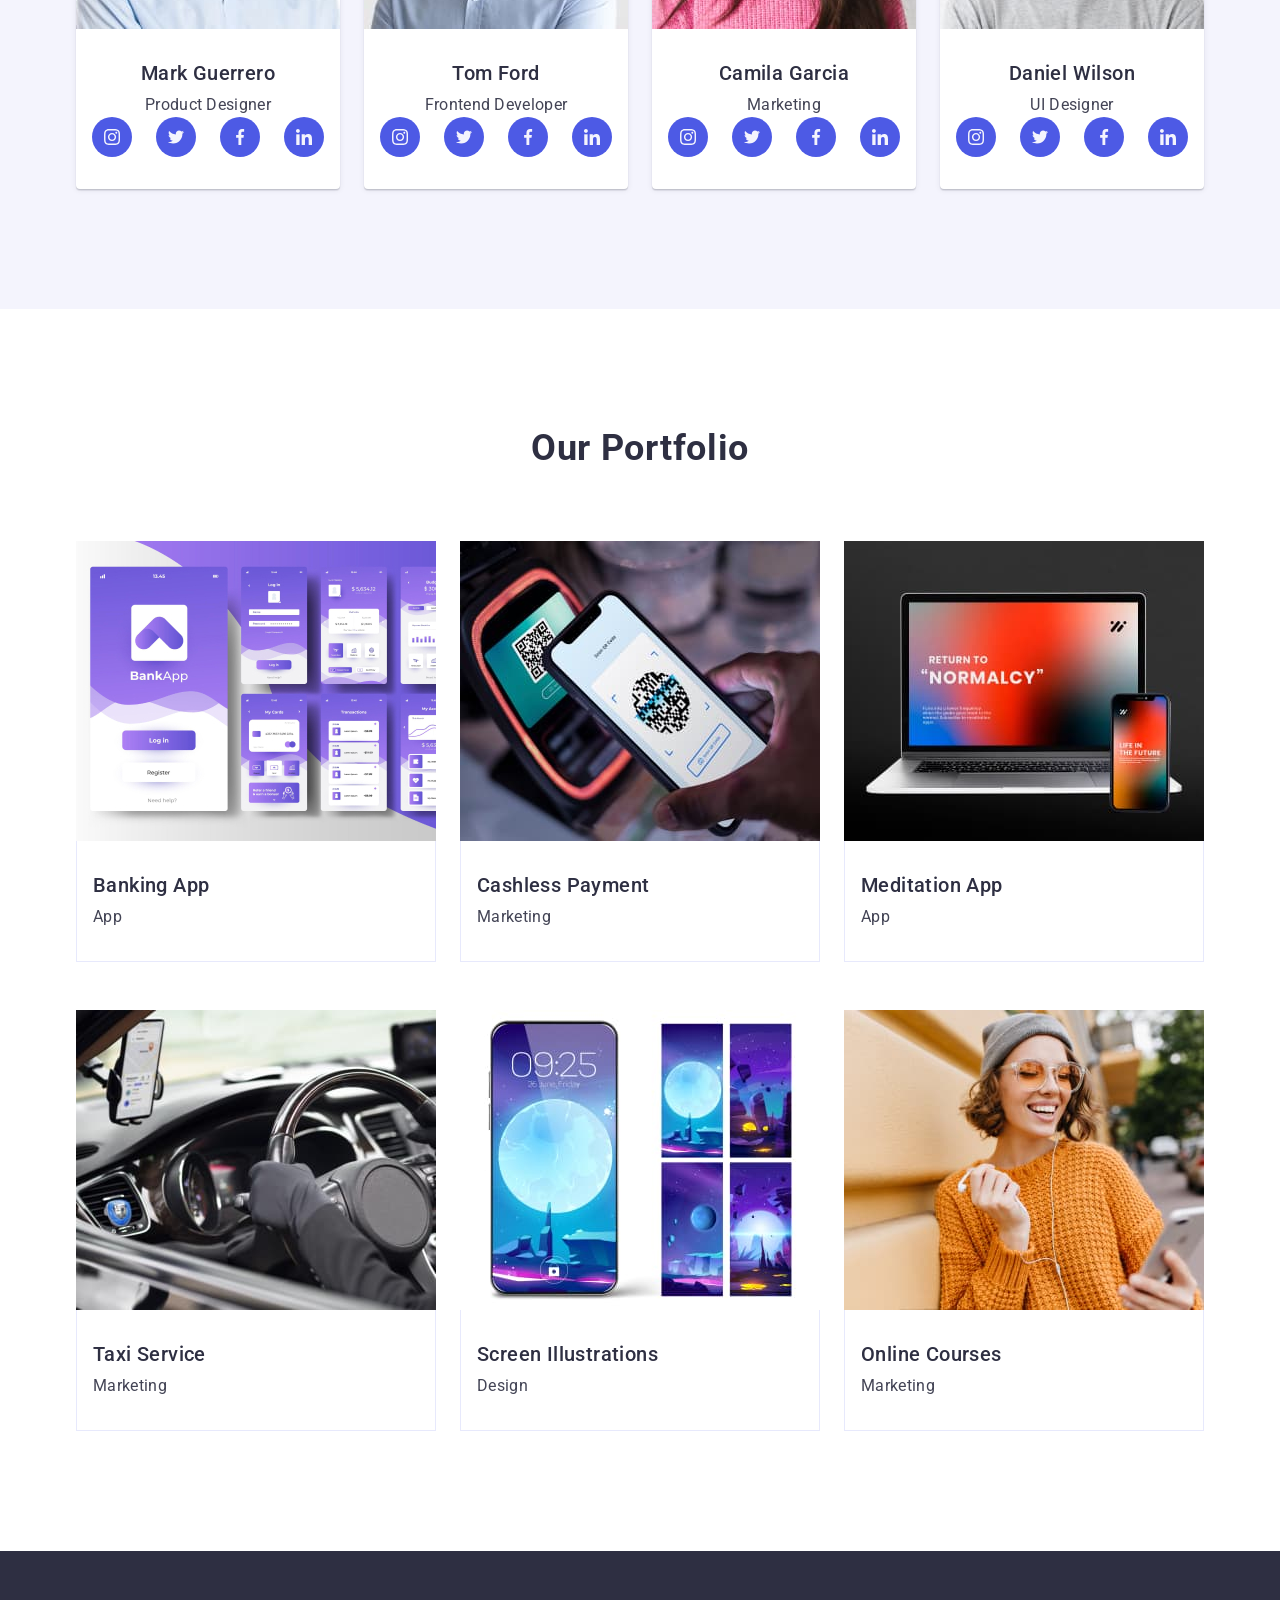
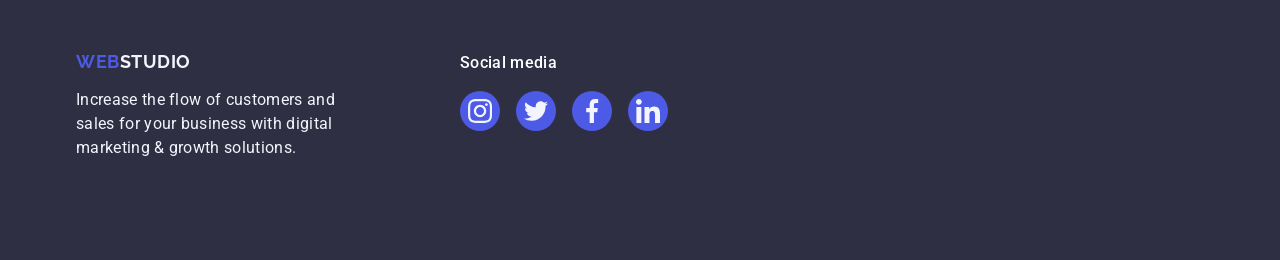
==== commit 546f17bb: "e" ====
--- a/index.html
+++ b/index.html
@@ -76,7 +76,7 @@
                             <li class="values-list-position-element">
                                 <div class="values-icon">
                                     <svg class="" width="64" height="64">
-                                        <use href="./images/SVG-ikony.svg#icon-antenna"></use>
+                                        <use href="./images/icons.svg#icon-antenna"></use>
                                     </svg>
 
                                 </div>
@@ -88,7 +88,7 @@
                             <li class="values-list-position-element">
                                 <div class="values-icon">
                                     <svg class="" width="64" height="64">
-                                        <use href="./images/SVG-ikony.svg#icon-clock"></use>
+                                        <use href="./images/icons.svg#icon-clock"></use>
                                     </svg>
                                 
                                 </div>
@@ -99,7 +99,7 @@
                             <li class="values-list-position-element">
                                 <div class="values-icon">
                                     <svg class="" width="64" height="64">
-                                        <use href="./images/SVG-ikony.svg#icon-diagram"></use>
+                                        <use href="./images/icons.svg#icon-diagram"></use>
                                     </svg>
                                 
                                 </div>
@@ -110,7 +110,7 @@
                             <li class="values-list-position-element">
                                 <div class="values-icon">
                                     <svg class="" width="64" height="64">
-                                        <use href="./images/SVG-ikony.svg#icon-astronaut"></use>
+                                        <use href="./images/icons.svg#icon-astronaut"></use>
                                     </svg>
                                 
                                 </div>
@@ -140,28 +140,28 @@
                                         <li class="team-icon-element">
                                             <a href="" class="team-icon-bg">
                                                 <svg class="team-icon" width="16" height="16">
-                                                    <use href="./images/svg-ikony.svg#icon-instagram"></use>
-                                                </svg>
-                                            </a>
-                                        </li>
-                                        <li class="team-icon-element">
-                                            <a href="" class="team-icon-bg">
-                                                <svg class="team-icon" width="16" height="16">
-                                                    <use href="./images/svg-ikony.svg#icon-twitter"></use>
-                                                </svg>
-                                            </a>
-                                        </li>
-                                        <li class="team-icon-element">
-                                            <a href="" class="team-icon-bg">
-                                                <svg class="team-icon" width="16" height="16">
-                                                    <use href="./images/svg-ikony.svg#icon-facebook"></use>
-                                                </svg>
-                                            </a>
-                                        </li>
-                                        <li class="team-icon-element">
-                                            <a href="" class="team-icon-bg">
-                                                <svg class="team-icon" width="16" height="16">
-                                                    <use href="./images/svg-ikony.svg#icon-linkedin"></use>
+                                                    <use href="./images/icons.svg#icon-instagram"></use>
+                                                </svg>
+                                            </a>
+                                        </li>
+                                        <li class="team-icon-element">
+                                            <a href="" class="team-icon-bg">
+                                                <svg class="team-icon" width="16" height="16">
+                                                    <use href="./images/icons.svg#icon-twitter"></use>
+                                                </svg>
+                                            </a>
+                                        </li>
+                                        <li class="team-icon-element">
+                                            <a href="" class="team-icon-bg">
+                                                <svg class="team-icon" width="16" height="16">
+                                                    <use href="./images/icons.svg#icon-facebook"></use>
+                                                </svg>
+                                            </a>
+                                        </li>
+                                        <li class="team-icon-element">
+                                            <a href="" class="team-icon-bg">
+                                                <svg class="team-icon" width="16" height="16">
+                                                    <use href="./images/icons.svg#icon-linkedin"></use>
                                                 </svg>
                                             </a>
                                         </li>
@@ -178,28 +178,28 @@
                                         <li class="team-icon-element">
                                             <a href="" class="team-icon-bg">
                                                 <svg class="team-icon" width="16" height="16">
-                                                    <use href="./images/svg-ikony.svg#icon-instagram"></use>
-                                                </svg>
-                                            </a>
-                                        </li>
-                                        <li class="team-icon-element">
-                                            <a href="" class="team-icon-bg">
-                                                <svg class="team-icon" width="16" height="16">
-                                                    <use href="./images/svg-ikony.svg#icon-twitter"></use>
-                                                </svg>
-                                            </a>
-                                        </li>
-                                        <li class="team-icon-element">
-                                            <a href="" class="team-icon-bg">
-                                                <svg class="team-icon" width="16" height="16">
-                                                    <use href="./images/svg-ikony.svg#icon-facebook"></use>
-                                                </svg>
-                                            </a>
-                                        </li>
-                                        <li class="team-icon-element">
-                                            <a href="" class="team-icon-bg">
-                                                <svg class="team-icon" width="16" height="16">
-                                                    <use href="./images/svg-ikony.svg#icon-linkedin"></use>
+                                                    <use href="./images/icons.svg#icon-instagram"></use>
+                                                </svg>
+                                            </a>
+                                        </li>
+                                        <li class="team-icon-element">
+                                            <a href="" class="team-icon-bg">
+                                                <svg class="team-icon" width="16" height="16">
+                                                    <use href="./images/icons.svg#icon-twitter"></use>
+                                                </svg>
+                                            </a>
+                                        </li>
+                                        <li class="team-icon-element">
+                                            <a href="" class="team-icon-bg">
+                                                <svg class="team-icon" width="16" height="16">
+                                                    <use href="./images/icons.svg#icon-facebook"></use>
+                                                </svg>
+                                            </a>
+                                        </li>
+                                        <li class="team-icon-element">
+                                            <a href="" class="team-icon-bg">
+                                                <svg class="team-icon" width="16" height="16">
+                                                    <use href="./images/icons.svg#icon-linkedin"></use>
                                                 </svg>
                                             </a>
                                         </li>
@@ -216,28 +216,28 @@
                                         <li class="team-icon-element" >
                                             <a href="" class="team-icon-bg">
                                                 <svg class="team-icon" width="16" height="16">
-                                                    <use href="./images/svg-ikony.svg#icon-instagram"></use>
+                                                    <use href="./images/icons.svg#icon-instagram"></use>
                                                 </svg>
                                             </a>
                                         </li>
                                         <li class="team-icon-element" >
                                             <a href="" class="team-icon-bg">
                                                 <svg class="team-icon" width="16" height="16">
-                                                    <use href="./images/svg-ikony.svg#icon-twitter"></use>
-                                                </svg>
-                                            </a>
-                                        </li>
-                                        <li class="team-icon-element">
-                                            <a href="" class="team-icon-bg">
-                                                <svg class="team-icon" width="16" height="16">
-                                                    <use href="./images/svg-ikony.svg#icon-facebook"></use>
-                                                </svg>
-                                            </a>
-                                        </li>
-                                        <li class="team-icon-element">
-                                            <a href="" class="team-icon-bg">
-                                                <svg class="team-icon" width="16" height="16">
-                                                    <use href="./images/svg-ikony.svg#icon-linkedin"></use>
+                                                    <use href="./images/icons.svg#icon-twitter"></use>
+                                                </svg>
+                                            </a>
+                                        </li>
+                                        <li class="team-icon-element">
+                                            <a href="" class="team-icon-bg">
+                                                <svg class="team-icon" width="16" height="16">
+                                                    <use href="./images/icons.svg#icon-facebook"></use>
+                                                </svg>
+                                            </a>
+                                        </li>
+                                        <li class="team-icon-element">
+                                            <a href="" class="team-icon-bg">
+                                                <svg class="team-icon" width="16" height="16">
+                                                    <use href="./images/icons.svg#icon-linkedin"></use>
                                                 </svg>
                                             </a>
                                         </li>
@@ -253,7 +253,7 @@
                                         <li class="team-icon-element">
                                             <a href="" class="team-icon-bg">
                                                 <svg class="team-icon" width="16" height="16">
-                                                    <use href="./images/svg-ikony.svg#icon-instagram"></use>
+                                                    <use href="./images/icons.svg#icon-instagram"></use>
                                                 </svg>
                                             </a>
                                         </li>
@@ -261,21 +261,21 @@
                                         <li class="team-icon-element">
                                             <a href="" class="team-icon-bg">
                                                 <svg class="team-icon" width="16" height="16">
-                                                    <use href="./images/svg-ikony.svg#icon-twitter"></use>
-                                                </svg>
-                                            </a>
-                                        </li>
-                                        <li class="team-icon-element">
-                                            <a href="" class="team-icon-bg">
-                                                <svg class="team-icon" width="16" height="16">
-                                                    <use href="./images/svg-ikony.svg#icon-facebook"></use>
-                                                </svg>
-                                            </a>
-                                        </li>
-                                        <li class="team-icon-element">
-                                            <a href="" class="team-icon-bg">
-                                                <svg class="team-icon" width="16" height="16">
-                                                    <use href="./images/svg-ikony.svg#icon-linkedin"></use>
+                                                    <use href="./images/icons.svg#icon-twitter"></use>
+                                                </svg>
+                                            </a>
+                                        </li>
+                                        <li class="team-icon-element">
+                                            <a href="" class="team-icon-bg">
+                                                <svg class="team-icon" width="16" height="16">
+                                                    <use href="./images/icons.svg#icon-facebook"></use>
+                                                </svg>
+                                            </a>
+                                        </li>
+                                        <li class="team-icon-element">
+                                            <a href="" class="team-icon-bg">
+                                                <svg class="team-icon" width="16" height="16">
+                                                    <use href="./images/icons.svg#icon-linkedin"></use>
                                                 </svg>
                                             </a>
                                         </li>
@@ -385,7 +385,7 @@
                 <li class="list-icon-element">
                     <a href="https://www.instagram.com/" class="footer-icon-bg" target="_blank">
                              <svg class="footer-icon"  width="24" height="24">
-                             <use href="./images/svg-ikony.svg#icon-instagram-footer">
+                             <use href="./images/icons.svg#icon-instagram-footer">
 
                              </use>
                              </svg>
@@ -394,7 +394,7 @@
                 <li class="list-icon-element">
                     <a href="https://www.twitter.com/" class="footer-icon-bg" target="_blank">
                              <svg class="footer-icon" width="24" height="24">
-                             <use href="./images/svg-ikony.svg#icon-twitter-footer">
+                             <use href="./images/icons.svg#icon-twitter-footer">
 
                              </use>
                              </svg>
@@ -403,7 +403,7 @@
                 <li class="list-icon-element">
                     <a href="https://www.facebook.com/" class="footer-icon-bg">
                              <svg class="footer-icon" width="24" height="24">
-                             <use href="./images/svg-ikony.svg#icon-facebook-footer">
+                             <use href="./images/icons.svg#icon-facebook-footer">
 
                              </use>
                             </svg>
@@ -412,7 +412,7 @@
                 <li class="list-icon-element">
                     <a href="https://www.linkedin" class="footer-icon-bg">
                              <svg class="footer-icon" width="24" height="24">
-                             <use href="./images/svg-ikony.svg#icon-linkedin-footer">
+                             <use href="./images/icons.svg#icon-linkedin-footer">
                                 
                              </use>
                             </svg>
